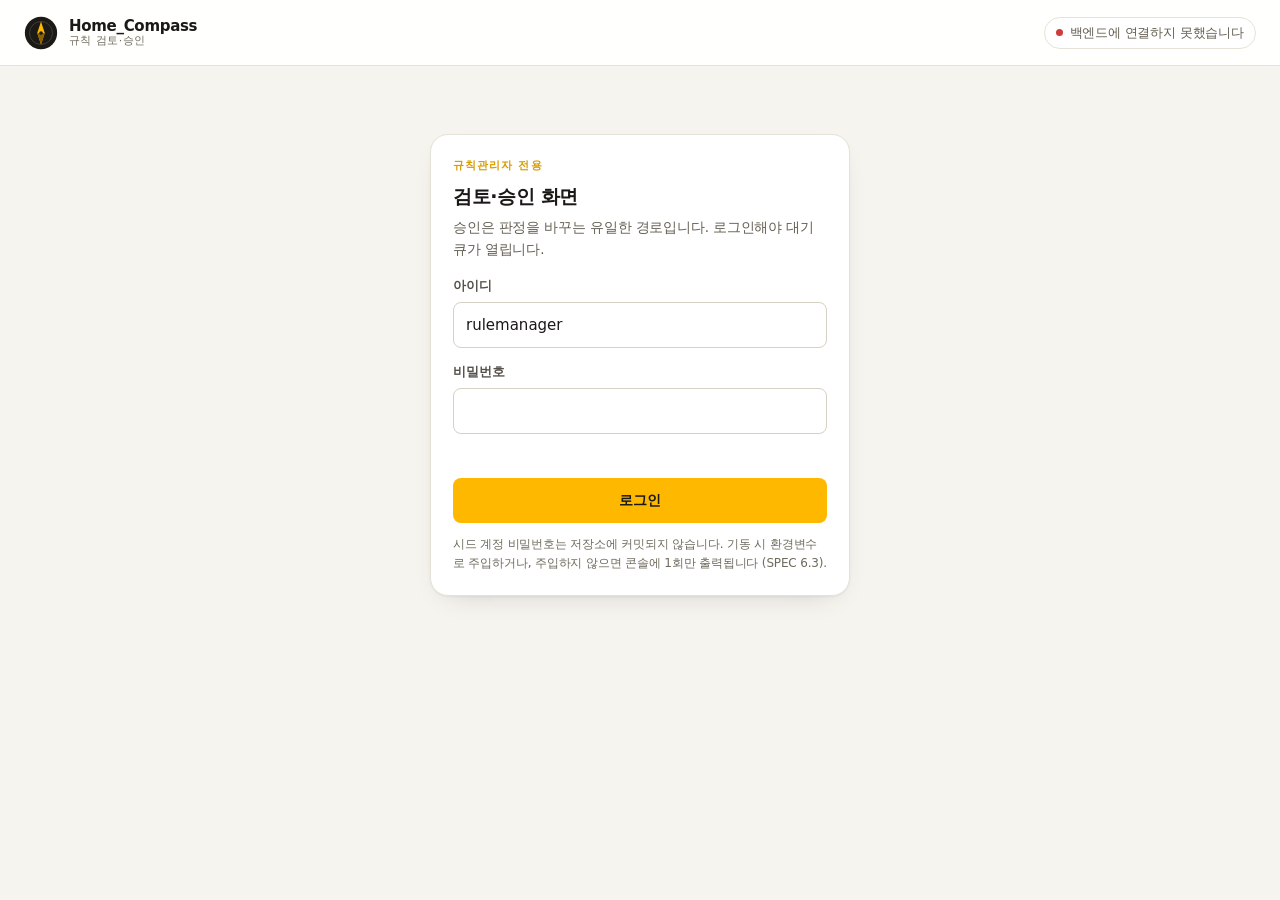
==== admin/index.html @ 8d3fba3c "feat: rebrand core app as Home_Compass" ====
<!doctype html>
<html lang="ko">
<head>
<meta charset="utf-8">
<meta name="viewport" content="width=device-width, initial-scale=1, viewport-fit=cover">
<title>규칙 검토·승인 · Home_Compass</title>
<meta name="description" content="추출된 정책 규칙을 원문 근거와 대조하고, 승인 시 판정이 어떻게 바뀌는지 회귀 사례로 확인한 뒤 승인·반려하는 규칙관리자 화면.">
<meta name="color-scheme" content="light">
<link rel="icon" href="data:image/svg+xml,%3Csvg xmlns='http://www.w3.org/2000/svg' viewBox='0 0 32 32'%3E%3Ccircle cx='16' cy='16' r='15' fill='%231C1A17'/%3E%3Cpath d='M16 6 20 16 16 26 12 16Z' fill='%23FFB800'/%3E%3C/svg%3E">
<link rel="stylesheet" href="styles.css">
</head>
<body>
<a class="skip-link" href="#main">본문 바로가기</a>

<!-- ══════════════ TOP BAR ══════════════ -->
<header class="topbar">
  <div class="topbar-inner">
    <a class="brand" href="./index.html">
      <span class="brand-mark" aria-hidden="true">
        <svg viewBox="0 0 40 40" width="34" height="34">
          <circle cx="20" cy="20" r="19" fill="#1C1A17"/>
          <circle cx="20" cy="20" r="13.5" fill="none" stroke="#4A423A" stroke-width="1"/>
          <path d="M20 6.5 24.4 20 20 33.5 15.6 20Z" fill="#FFB800"/>
          <path d="M15.6 20 24.4 20 20 33.5Z" fill="#8A6200"/>
          <circle cx="20" cy="20" r="2.2" fill="#1C1A17"/>
        </svg>
      </span>
      <span class="brand-text">
        <strong>Home_Compass</strong>
        <em>규칙 검토·승인</em>
      </span>
    </a>

    <div class="topbar-actions">
      <span class="conn" id="connBadge" title="백엔드 연결 상태">
        <span class="conn-dot" id="connDot"></span>
        <span id="connText">연결 확인 중</span>
      </span>
      <!-- SPEC 7.3 장치 1 — 「admin 진입 시 **상시 배지**」.
           ★ 세 수를 **한 수로 뭉치지 않는다.** 초안은 승인·반려로 큐를 떠나지만 신고는
             떠나는 경로가 없다. 더하면 그 합은 밀린 일이 아니라 누적 카운터가 되고,
             늘 커지기만 하는 수는 정보가 아니다.
           ★ `overdue` 는 **없다.** SLA N 이 미정이라 그 판정이 존재할 수 없고,
             「초과 0건」으로 그리면 그것은 거짓이다 (SPEC 7.3). -->
      <span class="who queue-badge" id="queueBadge" hidden></span>
      <span class="who" id="whoBadge" hidden></span>
      <button type="button" class="btn btn-ghost" id="btnLogout" hidden>로그아웃</button>
    </div>
  </div>
</header>

<main id="main" class="app">

  <!-- ══════════════ 0. 로그인 게이트 ══════════════ -->
  <!--
    ★ 이 화면은 **버튼을 숨겨서 권한을 지키지 않는다.** 권한 검사는 API 계층이 하고
      (SPEC 6.1), 여기서 감추는 것은 편의일 뿐이다. 상담원으로 로그인해도 아래 목록은
      403 으로 비고, 그 사실을 그대로 적는다.
  -->
  <section class="gate" id="gate">
    <form class="panel gate-panel" id="loginForm" novalidate>
      <div class="panel-head">
        <p class="eyebrow">규칙관리자 전용</p>
        <h1 class="panel-title">검토·승인 화면</h1>
        <p class="panel-sub">
          승인은 판정을 바꾸는 유일한 경로입니다. 로그인해야 대기 큐가 열립니다.
        </p>
      </div>
      <div class="field">
        <label for="username">아이디</label>
        <div class="input-wrap"><input type="text" id="username" autocomplete="username" value="rulemanager"></div>
      </div>
      <div class="field">
        <label for="password">비밀번호</label>
        <div class="input-wrap"><input type="password" id="password" autocomplete="current-password"></div>
      </div>
      <p class="gate-note" id="loginNote" role="status"></p>
      <button type="submit" class="btn btn-primary btn-block" id="btnLogin">로그인</button>
      <p class="form-note">
        시드 계정 비밀번호는 저장소에 커밋되지 않습니다. 기동 시 환경변수로 주입하거나,
        주입하지 않으면 콘솔에 1회만 출력됩니다 (SPEC 6.3).
      </p>
    </form>
  </section>

  <!-- ══════════════ 1. 상태 화면 (SPEC 7.2 관측 지표 · 7.3 대기 큐) ══════════════ -->
  <!--
    ★ **없는 값을 0 으로 그리지 않는다.** 「0% 실패율」과 「아직 한 번도 안 돌았다」는
      다른 사실이다. 0 으로 그리면 이 화면이 [문제 없음]을 말하게 되고, 그것이 관측
      화면이 낼 수 있는 가장 나쁜 거짓말이다. 값이 없으면 없다고 적는다.

    ★ **판정선을 그리지 않는다.** 셋 다 미정이고, 미정인 것을 정한 척하지 않는다 —
        · 추출 성공률 합격선 — 두지 않는다 (사용자 결정 · 계약 결정 #33)
        · 신선도 임계   — 미정 (SPEC 2.4 · 계약 결정 #39)
        · 대기 큐 SLA N — 미정 (SPEC 7.3)
      그래서 이 화면에는 초록/빨강 판정 배지가 없다. 숫자와 그 숫자가 무엇을 세었는지만
      있다. 판정처럼 보이는 색을 입히면 임계가 없는데 있는 것처럼 읽힌다.

    ★ **외부 APM 이 없다** (SPEC 7.2). 출처는 저장소의 감사기록과 파일 로그 둘뿐이며,
      각 카드가 자기 출처를 적는다.
  -->
  <section class="panel status-panel" id="statusPanel" hidden>
    <div class="panel-head">
      <p class="eyebrow">STEP 00 · 상태</p>
      <h2 class="panel-title">관측 지표</h2>
      <p class="panel-sub" id="statusSummary">불러오는 중…</p>
    </div>
    <div class="metrics" id="metricGrid"></div>
    <p class="status-foot" id="statusFoot"></p>
  </section>

  <!-- ══════════════ 2. 작업대 ══════════════ -->
  <div class="desk" id="desk" hidden>

    <!-- ────────── 왼쪽 · 대기 큐 ────────── -->
    <aside class="col-queue">
      <section class="panel queue-panel">
        <div class="panel-head">
          <p class="eyebrow">STEP 01 · 대기 큐</p>
          <h2 class="panel-title">추출된 규칙 초안</h2>
          <p class="panel-sub" id="queueSummary">불러오는 중…</p>
        </div>

        <ul class="queue" id="queueList"></ul>

        <!-- ────── 현장 신고 (SPEC 6.4) ──────
             ★ **별도 유형이다.** 위 목록은 기계가 추출한 초안이고 이쪽은 사람이 올린
               신고다. 둘을 한 목록에 섞으면 검토자가 [무엇이 이것을 말했는가]를 가릴 수
               없게 된다 — 초안에는 원문 근거가 있고 신고에는 없다.
             ★ 신고를 **닫는 버튼이 없다.** SPEC 6.4 는 규칙관리자가 수동 입력하거나
               재추출을 지시한다고만 적었고 그 동작을 어느 단계에도 배정하지 않았다.
               그래서 신고는 이 큐에 계속 쌓인다 — 그 사실을 화면에 적는다.
               파수병(test_report_screens.py)이 이 규율을 지키므로, 이 주석은 금지
               토큰을 **글자 그대로 적지 않는다** (오프셋 파수병과 같은 규약). -->
        <div class="panel-head report-head">
          <p class="eyebrow">STEP 01-B · 현장 신고</p>
          <h2 class="panel-title">상담원이 올린 이상 신고</h2>
          <p class="panel-sub" id="reportSummary">불러오는 중…</p>
        </div>
        <ul class="queue reports" id="reportList"></ul>

        <div class="queue-foot">
          <p class="batch-note">
            <strong>일괄 승인은 검토를 건너뛰는 것이 아니라 반영을 묶는 것입니다.</strong>
            건별로 아래 네 항목을 확인한 뒤 선택하세요. 한 건이라도 실패하면
            <em>전체가 반영되지 않습니다.</em>
          </p>
          <button type="button" class="btn btn-outline btn-block" id="btnBatch" disabled>
            선택한 <span id="batchCount">0</span>건 일괄 승인
          </button>
        </div>
      </section>
    </aside>

    <!-- ────────── 오른쪽 · 검토 ────────── -->
    <section class="col-review" aria-live="polite">

      <div class="empty" id="reviewEmpty">
        <h2>왼쪽에서 초안을 하나 고르세요</h2>
        <p>
          SPEC 4.4 가 요구하는 네 항목 — 근거 원문 대조 · 승인 영향 사례 · 변경 전/후 diff ·
          반려 사유 — 이 이 자리에 함께 나옵니다. 넷을 보지 않고 누르는 승인을 막는 것이
          이 화면의 목적입니다.
        </p>
      </div>

      <div id="review" hidden>

        <!-- 검토 대상 머리말 -->
        <section class="card">
          <header class="card-head">
            <div>
              <p class="eyebrow" id="reviewEyebrow">검토 대상</p>
              <h2 class="card-title" id="reviewTitle">—</h2>
            </div>
            <span class="chip chip-lg" id="changeTypeChip">—</span>
          </header>
          <dl class="meta-grid" id="reviewMeta"></dl>
          <p class="attribution" id="attribution"></p>

          <!-- 추출 실패 — 사유와 어긋난 자리.
               서버는 `failureReason` 을 큐와 상세 양쪽에 싣는데 화면이 안 그려서
               규칙관리자는 `extraction_failed` 라는 상태 문자열만 봤다. 사유를 봐야
               재추출을 지시할지 수동으로 입력할지 정할 수 있다. -->
          <div class="failure" id="failureBox" hidden>
            <p class="failure-head">추출에 실패한 초안입니다 — 승인·반려할 수 없습니다.</p>
            <ul class="failure-list" id="failureList"></ul>
            <!-- ★ 「규칙 내용은 저장되지 않았다」고 적지 않는다. 실패 경로가 둘이고
                 그중 검증 통과 후 저장소가 근거를 거부한 경로(`span_store_rejected`)는
                 payload 가 남는다. 두 경로에 **다 참인 것**만 적는다. -->
            <p class="failure-foot">
              사유는 추출 검증기가 남긴 것입니다. 이 초안은 승인 대상이 아니므로
              <strong>어떤 판정에도 참여하지 않습니다</strong> — 재추출을 지시하거나
              수동으로 입력해야 합니다.
            </p>
          </div>
        </section>

        <!-- 6.4 — 이 정책을 겨눈 현장 신고 (잠정 병합 규칙)
             검토자는 「기계가 이렇게 추출했고, 현장에서는 이런 문제가 보고됐다」를
             함께 본다. 신고는 초안의 **컨텍스트**이지 초안의 일부가 아니다. -->
        <section class="card card-reports" id="draftReports" hidden>
          <header class="card-head">
            <div>
              <p class="eyebrow">6.4 — 현장 신고</p>
              <h2 class="card-title">같은 제도에 올라온 신고</h2>
            </div>
            <span class="chip" id="draftReportChip">—</span>
          </header>
          <p class="card-lead">
            <strong>신고는 제안이지 변경이 아닙니다.</strong> 아래 내용은 승인 대상이 아니며,
            이 초안을 승인·반려해도 신고 기록은 그대로 남습니다.
          </p>
          <ul class="report-context" id="draftReportList"></ul>
        </section>

        <!-- 4.4 #1 · #3 — 필드별 근거 + 변경 -->
        <section class="card">
          <header class="card-head">
            <div>
              <p class="eyebrow">4.4 ① · ③ — 필드별 근거와 변경</p>
              <h2 class="card-title">무엇이 어떻게 바뀌는가</h2>
            </div>
          </header>
          <p class="card-lead">
            행을 누르면 오른쪽 원문에서 그 근거 구간이 강조됩니다.
            <strong>「모름」(not_found)과 「없음」(null)은 다른 사실입니다.</strong>
          </p>
          <div class="table-scroll">
            <table class="fields" id="fieldTable">
              <thead>
                <tr>
                  <th scope="col">필드</th>
                  <th scope="col">현행</th>
                  <th scope="col">승인 후</th>
                  <th scope="col">초안이 말한 것</th>
                  <th scope="col">근거 원문</th>
                </tr>
              </thead>
              <tbody id="fieldBody"></tbody>
            </table>
          </div>
        </section>

        <!-- 4.4 #1 — 원문 대조 -->
        <section class="card">
          <header class="card-head">
            <div>
              <p class="eyebrow">4.4 ① — 근거 원문</p>
              <h2 class="card-title">원문 대조</h2>
            </div>
            <span class="chip" id="sourceChip">—</span>
          </header>
          <p class="card-lead">
            구간은 서버가 <strong>유니코드 코드포인트</strong> 기준으로 잘라 보냅니다
            (SPEC 4.2.1). 화면은 받은 조각을 순서대로 그릴 뿐 오프셋을 다시 계산하지 않습니다.
          </p>
          <div class="source" id="sourceView" tabindex="0"></div>
        </section>

        <!-- 4.4 #2 — 승인 영향 -->
        <section class="card">
          <header class="card-head">
            <div>
              <p class="eyebrow">4.4 ② — 승인 영향</p>
              <h2 class="card-title">승인하면 판정이 이렇게 바뀝니다</h2>
            </div>
            <span class="chip" id="impactChip">—</span>
          </header>
          <p class="card-lead" id="impactLead">
            모집단은 <code>contracts/regression_profiles.json</code> 의 합성 프로필입니다.
            실사용 프로필은 쓰지 않습니다 (SPEC 7.1 · 9.2.2).
            <strong>이 계산은 저장소를 건드리지 않습니다 — 승인은 아직 일어나지 않았습니다.</strong>
          </p>
          <div class="table-scroll">
            <table class="impact" id="impactTable">
              <thead>
                <tr>
                  <th scope="col">프로필</th>
                  <th scope="col">이 정책의 판정</th>
                  <th scope="col">달라진 것</th>
                </tr>
              </thead>
              <tbody id="impactBody"></tbody>
            </table>
          </div>
        </section>

        <!-- 이 화면이 할 수 없는 것 -->
        <section class="card card-limits">
          <header class="card-head">
            <div>
              <p class="eyebrow">한계</p>
              <h2 class="card-title">이 화면이 보여 줄 수 없는 것</h2>
            </div>
          </header>
          <ul class="limits" id="limitList"></ul>
        </section>

        <!-- 4.4 #4 — 결정 -->
        <section class="card card-decide">
          <header class="card-head">
            <div>
              <p class="eyebrow">STEP 02 · 결정</p>
              <h2 class="card-title">승인 또는 반려</h2>
            </div>
          </header>

          <!-- 결정이 막힌 이유. 실패 초안과 이미 처리된 초안에서 뜬다.
               서버(`_pending_draft_or_error`)가 409 로 막는 것과 **같은 규칙**이며,
               화면은 거들 뿐이다 (SPEC D-9). -->
          <p class="decide-blocked" id="decideBlocked" role="status" hidden></p>

          <div class="decide-grid">
            <div class="decide-col">
              <p class="decide-lead">승인하면 새 규칙 버전이 생기고 즉시 판정에 참여합니다.</p>
              <label class="field-inline" for="approveReason">승인 사유 <span class="opt">(선택)</span></label>
              <input type="text" id="approveReason" maxlength="2000" placeholder="예) 2026-08-14 공고문과 대조 완료">
              <button type="button" class="btn btn-primary btn-block" id="btnApprove">승인</button>
            </div>
            <div class="decide-col decide-reject">
              <p class="decide-lead">
                <strong>반려에는 사유가 필수입니다.</strong>
                서버와 저장소가 각각 한 겹씩 막고 있으며, 이 화면이 세 번째 겹입니다.
              </p>
              <label class="field-inline" for="rejectReason">반려 사유 <span class="req">(필수)</span></label>
              <input type="text" id="rejectReason" maxlength="2000" placeholder="예) 3조 인용이 원문과 다르다" required>
              <p class="reason-hint" id="reasonHint">사유를 입력해야 반려할 수 있습니다.</p>
              <button type="button" class="btn btn-danger btn-block" id="btnReject" disabled>반려</button>
            </div>
          </div>

          <p class="decide-result" id="decideResult" role="status"></p>
        </section>
      </div>
    </section>
  </div>
</main>

<script src="app.js"></script>
</body>
</html>
---- admin/styles.css ----
/* ============================================================
   Home_Compass — 규칙 검토·승인 화면 (admin)
   Vanilla CSS. No build step, no CDN, no external font request.

   ★ 팔레트·타이포·기하는 `frontend/styles.css` 와 **같은 값**이다. 두 화면이 같은
     제품으로 보여야 하기 때문이며, 그래서 값이 여기 복제돼 있다. `frontend/` 를
     import 하지 않는 이유는 그쪽이 6단계 `web` 소유라 이 화면이 그 파일의 변경에
     끌려다니면 안 되기 때문이다 (SPEC 9.4 소유 경계).
   ============================================================ */

:root {
  color-scheme: light;

  /* — brand ————————————————————————————— */
  --accent-yellow:        #FFB800;
  --accent-yellow-deep:   #D99C00;
  --accent-yellow-tint:   #FFF3D2;
  --accent-yellow-wash:   #FFFAEE;

  /* — ink / surface (warm neutral ramp) ————————— */
  --ink-1:  #1B1915;
  --ink-2:  #55504A;
  --ink-3:  #655F53;
  --ink-4:  #6F6A5D;
  --surface:      #FFFFFF;
  --plane:        #F6F4EF;
  --plane-sunk:   #EFECE4;
  --line:         #E6E2D8;
  --line-soft:    #F0EDE6;
  --line-strong:  #D6D1C4;

  /* — status (아이콘·라벨이 늘 색과 함께 간다) ——— */
  --good:      #0CA30C;  --good-ink:  #086E08;  --good-bg:  #E9F6E9;
  --caution:   #EC835A;  --caution-ink:#A9491F; --caution-bg:#FDEFE7;
  --critical:  #D03B3B;  --critical-ink:#9A2323;--critical-bg:#FAEAEA;
  --info:      #2A78D6;  --info-ink:  #1B4F8F;  --info-bg:  #E9F1FB;

  /* — geometry ————————————————————————— */
  --r-sm: 8px;
  --r-md: 12px;
  --r-lg: 18px;
  --r-xl: 24px;
  --shadow-1: 0 1px 2px rgba(27,25,21,.05), 0 10px 28px -18px rgba(27,25,21,.28);
  --shadow-2: 0 2px 6px rgba(27,25,21,.06), 0 24px 48px -28px rgba(27,25,21,.34);

  --font: "Pretendard Variable", Pretendard, -apple-system, BlinkMacSystemFont,
          "Segoe UI", "Apple SD Gothic Neo", "Noto Sans KR", "Malgun Gothic",
          "맑은 고딕", system-ui, sans-serif;
  --mono: "JetBrains Mono", "Cascadia Mono", "D2Coding", Consolas,
          "Courier New", ui-monospace, monospace;

  --shell: 1500px;
  --topbar-h: 66px;
}

/* ── reset ─────────────────────────────────────────────── */
*, *::before, *::after { box-sizing: border-box; }
[hidden] { display: none !important; }
html, body { margin: 0; padding: 0; }
html { -webkit-text-size-adjust: 100%; }
body {
  font-family: var(--font);
  background: var(--plane);
  color: var(--ink-1);
  font-size: 15px;
  line-height: 1.6;
  letter-spacing: -0.011em;
  -webkit-font-smoothing: antialiased;
}
h1, h2, h3, h4, p, dl, dd, figure, ol, ul { margin: 0; }
ul, ol { list-style: none; padding: 0; }
button, input, select, textarea { font: inherit; color: inherit; }
button { cursor: pointer; background: none; border: 0; }
svg { display: block; }
strong { font-weight: 650; }
code { font-family: var(--mono); font-size: .92em; }

::selection { background: var(--accent-yellow-tint); color: var(--ink-1); }
:focus-visible { outline: 2.5px solid var(--ink-1); outline-offset: 2px; border-radius: 4px; }

.skip-link {
  position: absolute; left: -9999px; top: 0; z-index: 100;
  background: var(--ink-1); color: #fff; padding: 10px 16px; border-radius: 0 0 var(--r-sm) 0;
}
.skip-link:focus { left: 0; }

/* ── top bar ───────────────────────────────────────────── */
.topbar {
  position: sticky; top: 0; z-index: 30;
  height: var(--topbar-h);
  background: rgba(255,255,255,.92);
  backdrop-filter: saturate(180%) blur(12px);
  border-bottom: 1px solid var(--line);
}
.topbar-inner {
  max-width: var(--shell); margin: 0 auto; height: 100%;
  padding: 0 24px; display: flex; align-items: center; justify-content: space-between; gap: 16px;
}
.brand { display: flex; align-items: center; gap: 11px; text-decoration: none; color: inherit; }
.brand-text { display: flex; flex-direction: column; line-height: 1.15; }
.brand-text strong { font-size: 15px; font-weight: 700; letter-spacing: -.02em; }
.brand-text em { font-style: normal; font-size: 11px; color: var(--ink-4); letter-spacing: .04em; }
.topbar-actions { display: flex; align-items: center; gap: 10px; }

.conn, .who {
  display: inline-flex; align-items: center; gap: 7px;
  font-size: 12.5px; color: var(--ink-3);
  padding: 5px 11px; border: 1px solid var(--line); border-radius: 999px; background: var(--surface);
}
.conn-dot { width: 7px; height: 7px; border-radius: 50%; background: var(--line-strong); }
.conn-dot.ok { background: var(--good); }
.conn-dot.bad { background: var(--critical); }
.who strong { color: var(--ink-1); }

/* 좁은 폭에서 상단바가 문서를 가로로 벌린다 (결정 #43 · task_84899f576c8e).
   ★ 「어느 한 요소가 범인」이 아니다. 우측 네 항목은 알약이라 **자기 안에서 줄바꿈이
     안 되고**, 그래서 이 줄의 최소폭이 고정된다 — 실측 592px
     (브랜드 64 + 항목 488 + gap 16 + padding 48, 어느 폭에서도 안 줄어든다).
     항목을 하나씩 지워 봐도 회복은 whoBadge 187 · queueBadge 182 · connBadge 82 ·
     btnLogout 48px 로, **둘을 지워야 비로소 들어간다.** 지울 항목이 없다는 뜻이다.
   ★ 그래서 **접는다.** 항목을 숨기면 연결상태·대기건수·신원 중 하나가 사라지는데,
     좁은 화면이라는 이유로 화면이 아는 것을 안 보여주는 것은 이 화면의 규약이 아니다.
   경계 600px 은 위 실측 592px 바로 위의 자리다 — 문구가 조금 길어져도 다시 열리지
   않도록 딱 맞추지 않고 반올림했다. 601px 이상은 한 픽셀도 바뀌지 않는다. */
@media (max-width: 600px) {
  .topbar { height: auto; }
  .topbar-inner { height: auto; flex-wrap: wrap; padding: 9px 16px; row-gap: 9px; }
  .topbar-actions { flex-wrap: wrap; justify-content: flex-end; row-gap: 8px; }
}

/* ── shell ─────────────────────────────────────────────── */
.app { max-width: var(--shell); margin: 0 auto; padding: 28px 24px 80px; }

.desk {
  display: grid;
  grid-template-columns: minmax(300px, 360px) minmax(0, 1fr);
  gap: 24px;
  align-items: start;
}
@media (max-width: 1080px) { .desk { grid-template-columns: 1fr; } }

.panel, .card {
  background: var(--surface);
  border: 1px solid var(--line);
  border-radius: var(--r-lg);
  box-shadow: var(--shadow-1);
}
.panel { padding: 22px; }
.card { padding: 22px; margin-bottom: 18px; }

.panel-head { margin-bottom: 16px; }
.eyebrow {
  font-size: 11px; font-weight: 700; letter-spacing: .1em; text-transform: uppercase;
  color: var(--accent-yellow-deep); margin-bottom: 6px;
}
.panel-title, .card-title { font-size: 19px; font-weight: 700; letter-spacing: -.02em; }
.panel-sub, .card-lead { font-size: 13.5px; color: var(--ink-3); margin-top: 6px; }
.card-lead { margin-bottom: 14px; }
.card-head { display: flex; align-items: flex-start; justify-content: space-between; gap: 14px; }

/* ── login gate ────────────────────────────────────────── */
.gate { display: flex; justify-content: center; padding-top: 40px; }
.gate-panel { width: 100%; max-width: 420px; }
.field { margin-bottom: 14px; }
.field label, .field-inline { display: block; font-size: 12.5px; font-weight: 600; color: var(--ink-2); margin-bottom: 6px; }
.input-wrap input, .decide-col input {
  width: 100%; padding: 10px 12px;
  border: 1px solid var(--line-strong); border-radius: var(--r-sm);
  background: var(--surface);
}
.decide-col input { margin-bottom: 10px; }
.gate-note { min-height: 20px; font-size: 13px; color: var(--critical-ink); margin: 4px 0 10px; }
.form-note { font-size: 12px; color: var(--ink-4); margin-top: 12px; }
.opt { color: var(--ink-4); font-weight: 500; }
.req { color: var(--critical-ink); font-weight: 700; }

/* ── buttons ───────────────────────────────────────────── */
.btn {
  display: inline-flex; align-items: center; justify-content: center; gap: 8px;
  padding: 10px 16px; border-radius: var(--r-sm);
  font-size: 14px; font-weight: 650; letter-spacing: -.01em;
  border: 1px solid transparent; transition: background .12s, border-color .12s, color .12s;
}
.btn-block { width: 100%; }
.btn-primary { background: var(--accent-yellow); color: var(--ink-1); }
.btn-primary:hover:not(:disabled) { background: var(--accent-yellow-deep); }
.btn-outline { background: var(--surface); border-color: var(--line-strong); color: var(--ink-1); }
.btn-outline:hover:not(:disabled) { border-color: var(--ink-3); }
.btn-ghost { background: transparent; border-color: var(--line); color: var(--ink-2); font-size: 13px; padding: 7px 12px; }
.btn-danger { background: var(--critical-bg); border-color: var(--critical); color: var(--critical-ink); }
.btn-danger:hover:not(:disabled) { background: var(--critical); color: #fff; }
.btn:disabled { opacity: .45; cursor: not-allowed; }

/* ── queue ─────────────────────────────────────────────── */
.queue { display: flex; flex-direction: column; gap: 8px; }
.queue-item {
  display: grid; grid-template-columns: auto minmax(0, 1fr); gap: 10px; align-items: start;
  padding: 11px 12px; border: 1px solid var(--line); border-radius: var(--r-md);
  background: var(--surface); text-align: left; width: 100%;
}
.queue-item:hover { border-color: var(--line-strong); background: var(--plane); }
.queue-item.active { border-color: var(--accent-yellow-deep); background: var(--accent-yellow-wash); }
.queue-item input[type="checkbox"] { margin-top: 4px; width: 15px; height: 15px; accent-color: var(--accent-yellow-deep); }
.queue-open { display: block; width: 100%; text-align: left; padding: 0; }
.queue-policy { display: block; font-weight: 650; font-size: 14px; }
.queue-id { font-family: var(--mono); font-size: 11.5px; color: var(--ink-4); word-break: break-all; }
.queue-meta { display: block; font-size: 12px; color: var(--ink-3); margin-top: 3px; }
.queue-foot { margin-top: 16px; padding-top: 16px; border-top: 1px solid var(--line-soft); }
.batch-note { font-size: 12.5px; color: var(--ink-3); margin-bottom: 10px; }
.batch-note em { font-style: normal; color: var(--critical-ink); font-weight: 650; }
.queue-empty { font-size: 13px; color: var(--ink-3); padding: 14px 0; }

/* ── 현장 신고 (SPEC 6.4) — 초안과 **눈으로 구분되어야 한다** ──────────
   같은 큐 패널 안에 있지만 다른 목록이고, 항목마다 유형 칩이 앞에 선다.
   색만으로 나르지 않는다 — 칩에 「현장 신고」라는 글자가 함께 있다. */
.report-head { margin-top: 22px; padding-top: 18px; border-top: 1px solid var(--line-soft); }
.report-item { grid-template-columns: auto minmax(0, 1fr); background: var(--accent-yellow-wash); }
.report-item:hover { background: var(--accent-yellow-wash); border-color: var(--accent-yellow-deep); }
.report-chip {
  background: var(--accent-yellow-tint); border-color: var(--accent-yellow-deep);
  color: var(--ink-1); align-self: start;
}
.report-body { min-width: 0; }
.report-reason {
  display: block; margin-top: 4px; font-size: 13px; line-height: 1.55;
  color: var(--ink-1); word-break: break-word;
}
.report-merged { margin-top: 6px; }
.report-merged .queue-id { color: var(--ink-2); text-decoration: underline; }
.report-alone {
  display: block; margin-top: 6px; font-size: 12px; color: var(--caution-ink);
}
.report-context { list-style: none; margin: 0; padding: 0; display: grid; gap: 10px; }
.report-context-item {
  padding: 11px 12px; border: 1px solid var(--accent-yellow-deep);
  border-radius: var(--r-md); background: var(--accent-yellow-wash);
}

/* ── 상태 화면 (SPEC 7.2 · 7.3) ────────────────────────────
   ★ 판정색을 쓰지 않는다. 이 화면의 세 지표에는 임계가 없고(합격선 · 신선도 · SLA N),
     초록/빨강을 입히면 없는 판정선이 있는 것처럼 읽힌다. 색은 **관측이 없는 자리**와
     **기록 자체가 새는 자리** 둘에만 쓴다 — 둘 다 값이 아니라 화면의 결함이다.       */
.status-panel { margin-bottom: 24px; }
.metrics {
  display: grid; gap: 14px;
  grid-template-columns: repeat(auto-fit, minmax(268px, 1fr));
}
.metric {
  padding: 15px 16px 14px;
  border: 1px solid var(--line); border-radius: var(--r-md);
  background: var(--plane); display: flex; flex-direction: column; gap: 5px;
}
.metric-label {
  font-size: 11px; font-weight: 700; letter-spacing: .08em; text-transform: uppercase;
  color: var(--ink-4);
}
.metric-value { font-size: 27px; font-weight: 700; letter-spacing: -.03em; line-height: 1.15; }
.metric-unit { font-size: 15px; font-weight: 650; color: var(--ink-3); margin-left: 3px; }
/* 관측이 없는 자리. **0 과 다른 것으로 보여야 한다** — 크기와 색을 함께 낮춘다. */
.metric-value.is-none { font-size: 17px; color: var(--ink-4); font-weight: 650; }
.metric-sub { font-size: 12.5px; color: var(--ink-2); overflow-wrap: anywhere; }
.metric-sub code { color: var(--ink-3); }
.metric-note {
  margin-top: 3px; padding-top: 8px; border-top: 1px dashed var(--line-strong);
  font-size: 11.5px; line-height: 1.55; color: var(--ink-4);
}
/* 기록이 새고 있다는 표시. 지표의 나쁨이 아니라 **화면을 믿을 수 없다**는 뜻이다. */
.metric.is-leaking { border-color: var(--critical); background: var(--critical-bg); }
.metric.is-leaking .metric-note { color: var(--critical-ink); }
.status-foot {
  margin-top: 14px; padding-top: 13px; border-top: 1px solid var(--line-soft);
  font-size: 12px; color: var(--ink-4);
}
.queue-badge { font-variant-numeric: tabular-nums; }
.queue-badge strong { color: var(--ink-1); }
.queue-badge .sep { color: var(--line-strong); }

/* ── chips ─────────────────────────────────────────────── */
.chip {
  display: inline-flex; align-items: center; gap: 6px; white-space: nowrap;
  padding: 4px 10px; border-radius: 999px;
  font-size: 12px; font-weight: 650;
  background: var(--plane-sunk); color: var(--ink-2); border: 1px solid var(--line);
}
.chip-lg { font-size: 13px; padding: 6px 13px; }
.chip.is-new { background: var(--info-bg); color: var(--info-ink); border-color: var(--info); }
.chip.is-change { background: var(--accent-yellow-tint); color: #7A5600; border-color: var(--accent-yellow-deep); }
.chip.is-warn { background: var(--caution-bg); color: var(--caution-ink); border-color: var(--caution); }
.chip.is-good { background: var(--good-bg); color: var(--good-ink); border-color: var(--good); }

/* ── review ────────────────────────────────────────────── */
.empty {
  background: var(--surface); border: 1px dashed var(--line-strong);
  border-radius: var(--r-lg); padding: 48px 32px; text-align: center;
}
.empty h2 { font-size: 18px; margin-bottom: 8px; }
.empty p { font-size: 13.5px; color: var(--ink-3); max-width: 56ch; margin: 0 auto; }

.meta-grid {
  display: grid; grid-template-columns: repeat(auto-fit, minmax(160px, 1fr));
  gap: 12px 20px; margin-top: 16px;
}
.meta-grid dt { font-size: 11.5px; color: var(--ink-4); letter-spacing: .02em; }
.meta-grid dd { font-size: 13.5px; font-weight: 600; word-break: break-all; }
/* ── 카드 안에 붙는 고지 ────────────────────────────────────
   ★ 좌측 3px 강조 띠를 걷었다 (2026-08-16). 이 화면에는 **이미 다른 형태가 있었다** —
     `.report-context-item` 의 [1px 전체 테두리 + 틴트 배경 + 전체 라운드]. 고지가 셋으로
     늘면서(#102 가 둘을 더했다) 옆줄이 강조가 아니라 장치가 됐고, 어휘를 둘로 두는 것보다
     **이미 있는 쪽으로 모으는 것**이 맞다. 새 형태를 발명하지 않았다.
   ★ 색으로만 나르지 않는다 — 위험 고지는 굵은 글씨와 문장이 함께 간다. */
.attribution {
  margin-top: 16px; padding: 11px 13px;
  background: var(--plane); border: 1px solid var(--line); border-radius: var(--r-md);
  font-size: 12.5px; color: var(--ink-2);
}

/* ── 추출 실패의 사유 ──────────────────────────────────────
   출처표시(`.attribution`)와 같은 형태를 쓰되 색만 위험 쪽으로 돌린다 —
   같은 자리에 붙는 보조 정보이고, 새 형태를 만들면 화면 어휘가 늘어난다.
   ★ `word-break` 가 아니라 `overflow-wrap: anywhere` 다. 사유의 자세히에는 원문 인용이
     실리고 그중에는 **공백 없는 긴 토큰**(JSON 포인터 · 파일 경로)이 있다. 끊을 자리가
     없으면 가로로 넘치고, 그것이 이 화면에서 이미 한 번 열려 있는 결함이다(결정 #43). */
.failure {
  margin-top: 16px; padding: 12px 14px;
  background: var(--critical-bg); border: 1px solid var(--critical);
  border-radius: var(--r-md);
}
.failure-head { font-size: 13px; font-weight: 700; color: var(--critical-ink); }
.failure-list { list-style: none; margin: 10px 0 0; padding: 0; display: grid; gap: 9px; }
.failure-item {
  padding: 9px 11px; background: var(--surface);
  border: 1px solid var(--line); border-radius: var(--r-sm);
}
.failure-label { display: block; font-size: 13px; font-weight: 650; color: var(--ink-1); }
.failure-code, .failure-pointer {
  display: inline-block; margin: 5px 5px 0 0; padding: 1px 6px;
  font-size: 11.5px; border-radius: 999px;
  background: var(--plane-sunk); color: var(--ink-3);
}
.failure-pointer { background: var(--critical-bg); color: var(--critical-ink); }
.failure-detail {
  margin-top: 6px; font-size: 12.5px; line-height: 1.6; color: var(--ink-2);
  white-space: pre-wrap; overflow-wrap: anywhere;
}
.failure-foot { margin-top: 10px; font-size: 12px; color: var(--critical-ink); }
.queue-failure {
  display: block; margin-top: 5px; font-size: 12px; line-height: 1.5;
  color: var(--critical-ink); overflow-wrap: anywhere;
}

/* ── tables ────────────────────────────────────────────── */
.table-scroll { overflow-x: auto; }
table { border-collapse: collapse; width: 100%; font-size: 13px; }
thead th {
  text-align: left; font-size: 11.5px; font-weight: 700; letter-spacing: .04em;
  color: var(--ink-4); text-transform: uppercase;
  padding: 8px 10px; border-bottom: 1px solid var(--line-strong); white-space: nowrap;
}
tbody td { padding: 10px; border-bottom: 1px solid var(--line-soft); vertical-align: top; }
tbody tr:last-child td { border-bottom: 0; }

.fields tbody tr.selectable { cursor: pointer; }
.fields tbody tr.selectable:hover { background: var(--plane); }
.fields tbody tr.active { background: var(--accent-yellow-wash); }
.fields tbody tr.is-changed td:first-child { box-shadow: inset 3px 0 0 var(--accent-yellow-deep); }
.fields tbody tr.is-inherited { color: var(--ink-3); background: var(--plane); }
.f-label { font-weight: 650; color: var(--ink-1); }
.f-path { display: block; font-family: var(--mono); font-size: 11px; color: var(--ink-4); }
.f-val { font-family: var(--mono); font-size: 12px; word-break: break-all; }
.f-val.was { color: var(--ink-3); }
.f-note { display: block; font-size: 11.5px; color: var(--ink-3); margin-top: 4px; line-height: 1.45; }
.f-quote {
  font-size: 12px; color: var(--ink-2); background: var(--accent-yellow-wash);
  border: 1px solid var(--accent-yellow-tint); border-radius: var(--r-sm); padding: 5px 8px;
  display: inline-block; max-width: 44ch;
}
.f-nospan { font-size: 12px; color: var(--ink-4); }

.impact tbody tr.is-changed { background: var(--accent-yellow-wash); }
.impact-axis { display: block; font-size: 11.5px; color: var(--ink-3); margin-top: 3px; max-width: 46ch; }
.impact-arrow { color: var(--ink-4); padding: 0 4px; }
.impact-diff { font-family: var(--mono); font-size: 11.5px; color: var(--ink-2); }
.impact-diff li { padding: 1px 0; word-break: break-all; }
.impact-more { font-size: 11.5px; color: var(--ink-4); }

/* ── source text with evidence highlights ──────────────── */
.source {
  white-space: pre-wrap; word-break: break-word;
  font-size: 14px; line-height: 1.95;
  background: var(--plane); border: 1px solid var(--line); border-radius: var(--r-md);
  padding: 18px; max-height: 460px; overflow-y: auto;
}
.source mark {
  background: var(--accent-yellow-tint); color: inherit;
  border-bottom: 2px solid var(--accent-yellow-deep); border-radius: 3px 3px 0 0;
  padding: 1px 0;
}
.source mark.multi { background: var(--caution-bg); border-bottom-color: var(--caution); }
.source mark.active { background: var(--accent-yellow); box-shadow: 0 0 0 3px var(--accent-yellow-tint); }

/* ── limits ────────────────────────────────────────────── */
.card-limits { background: var(--plane); }
.limits li {
  position: relative; padding-left: 20px; font-size: 13px; color: var(--ink-2); margin-bottom: 8px;
}
.limits li::before {
  content: "!"; position: absolute; left: 0; top: 0;
  width: 15px; height: 15px; margin-top: 3px;
  display: grid; place-items: center;
  font-size: 10px; font-weight: 700; color: #fff; background: var(--caution); border-radius: 50%;
}

/* ── decide ────────────────────────────────────────────── */
.card-decide { border-color: var(--line-strong); }
.decide-grid { display: grid; grid-template-columns: 1fr 1fr; gap: 20px; margin-top: 14px; }
@media (max-width: 720px) { .decide-grid { grid-template-columns: 1fr; } }
.decide-col { padding: 16px; border: 1px solid var(--line); border-radius: var(--r-md); background: var(--plane); }
.decide-reject { background: var(--critical-bg); border-color: rgba(208,59,59,.28); }
.decide-lead { font-size: 12.5px; color: var(--ink-2); margin-bottom: 12px; }
.reason-hint { font-size: 12px; color: var(--critical-ink); margin-bottom: 10px; min-height: 18px; }
/* 결정이 막힌 이유. 서버의 409 와 **같은 규칙**을 화면이 미리 말하는 자리다. */
.decide-blocked {
  margin-bottom: 14px; padding: 11px 13px;
  background: var(--critical-bg); border: 1px solid var(--critical);
  border-radius: var(--r-md);
  font-size: 13px; font-weight: 600; color: var(--critical-ink);
}
.decide-result { margin-top: 16px; font-size: 13.5px; min-height: 22px; }
.decide-result.ok { color: var(--good-ink); font-weight: 650; }
.decide-result.err { color: var(--critical-ink); font-weight: 650; }
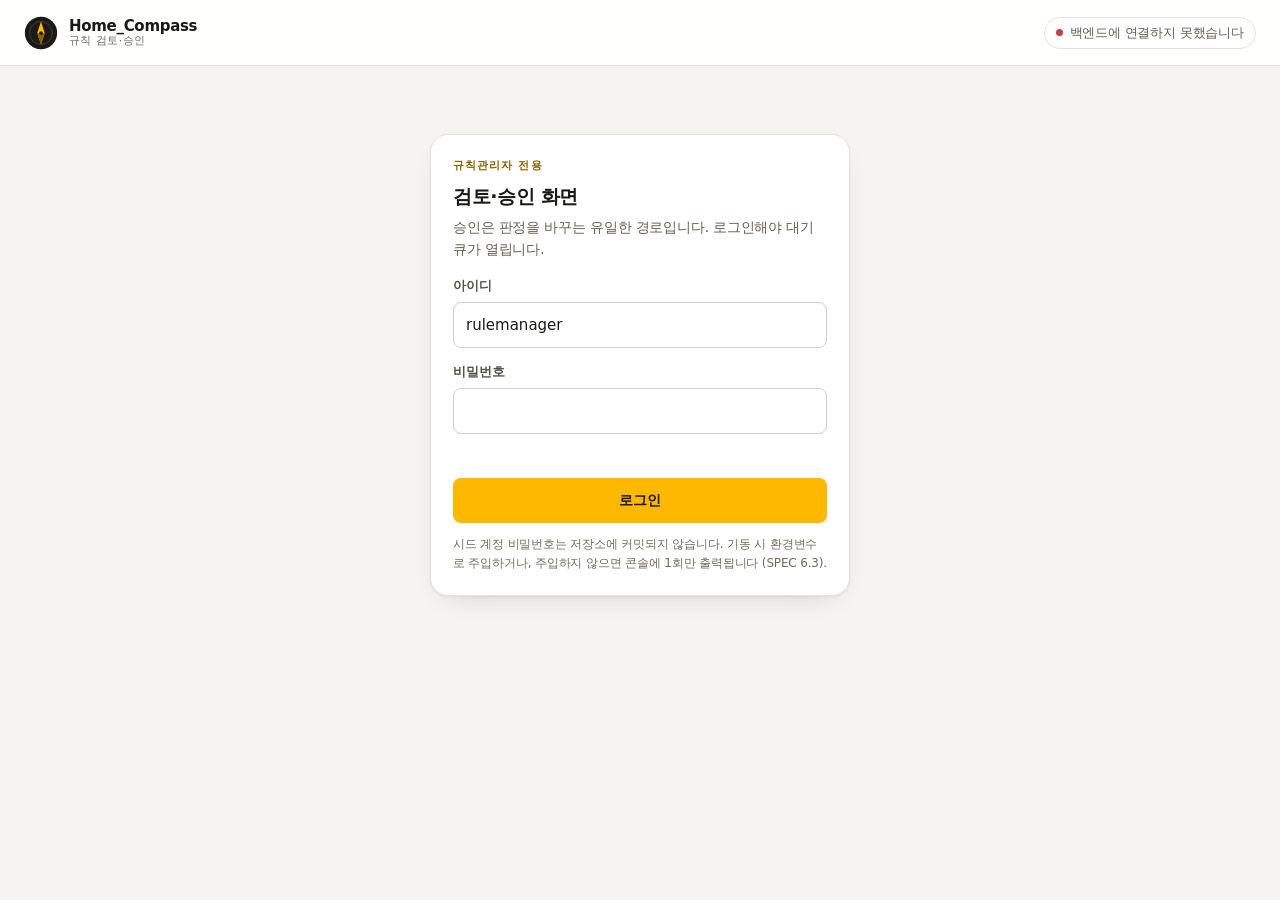
==== commit ca87c85c: "fix(admin): 규칙관리자 화면의 접근성·표 가독성 결함과 낡은 대기 배지를 고친다 브라우저로 렌더된 DOM 을 실측해 드러난 결함만 고친다. 재설계는 없다.  접근성 — 이" ====
--- a/admin/index.html
+++ b/admin/index.html
@@ -51,6 +51,13 @@
 
 <main id="main" class="app">
 
+  <!-- ★ 이 화면에는 **로그인한 뒤 `h1` 이 하나도 없었다** (브라우저 실측: h1 1개 ·
+       보이는 것 0개). 유일한 `h1` 이 로그인 패널 안에 있어서, 게이트를 지나면 문서가
+       `h2` 열 개로 시작했다. 화면의 주어가 없으면 보조기술 사용자는 [여기가 어디인가] 를
+       목차에서 읽을 수 없다. 제목 줄은 상단바가 이미 눈으로 말하고 있으므로 여기서는
+       구조만 세운다 — 화면이 말하지 않는 사실을 숨기는 자리가 아니다. -->
+  <h1 class="sr-only">규칙 검토·승인</h1>
+
   <!-- ══════════════ 0. 로그인 게이트 ══════════════ -->
   <!--
     ★ 이 화면은 **버튼을 숨겨서 권한을 지키지 않는다.** 권한 검사는 API 계층이 하고
@@ -61,18 +68,20 @@
     <form class="panel gate-panel" id="loginForm" novalidate>
       <div class="panel-head">
         <p class="eyebrow">규칙관리자 전용</p>
-        <h1 class="panel-title">검토·승인 화면</h1>
+        <h2 class="panel-title">검토·승인 화면</h2>
         <p class="panel-sub">
           승인은 판정을 바꾸는 유일한 경로입니다. 로그인해야 대기 큐가 열립니다.
         </p>
       </div>
+      <!-- 로그인 실패 문구는 `#loginNote` 한 자리에만 뜬다. `aria-describedby` 로 묶어야
+           읽어 주는 화면에서 [무엇이 틀렸는지] 가 입력칸에 붙는다. -->
       <div class="field">
         <label for="username">아이디</label>
-        <div class="input-wrap"><input type="text" id="username" autocomplete="username" value="rulemanager"></div>
+        <div class="input-wrap"><input type="text" id="username" autocomplete="username" value="rulemanager" aria-describedby="loginNote"></div>
       </div>
       <div class="field">
         <label for="password">비밀번호</label>
-        <div class="input-wrap"><input type="password" id="password" autocomplete="current-password"></div>
+        <div class="input-wrap"><input type="password" id="password" autocomplete="current-password" aria-describedby="loginNote"></div>
       </div>
       <p class="gate-note" id="loginNote" role="status"></p>
       <button type="submit" class="btn btn-primary btn-block" id="btnLogin">로그인</button>
@@ -140,20 +149,26 @@
         <ul class="queue reports" id="reportList"></ul>
 
         <div class="queue-foot">
-          <p class="batch-note">
+          <p class="batch-note" id="batchNote">
             <strong>일괄 승인은 검토를 건너뛰는 것이 아니라 반영을 묶는 것입니다.</strong>
             건별로 아래 네 항목을 확인한 뒤 선택하세요. 한 건이라도 실패하면
             <em>전체가 반영되지 않습니다.</em>
           </p>
-          <button type="button" class="btn btn-outline btn-block" id="btnBatch" disabled>
+          <button type="button" class="btn btn-outline btn-block" id="btnBatch" disabled aria-describedby="batchNote">
             선택한 <span id="batchCount">0</span>건 일괄 승인
           </button>
         </div>
       </section>
     </aside>
 
-    <!-- ────────── 오른쪽 · 검토 ────────── -->
-    <section class="col-review" aria-live="polite">
+    <!-- ────────── 오른쪽 · 검토 ──────────
+         ★ `aria-live` 를 걷었다. 이 구역 전체에 걸려 있었고, 초안 하나를 열면 **12,949자**가
+           통째로 읽히기 시작했다 (브라우저 실측). 그러면 정작 알려야 할 두 자리 —
+           `#decideBlocked` 와 `#decideResult` 의 `role="status"` — 가 그 안에 묻힌다.
+           바뀐 곳을 알리는 일은 그 둘이 지고, [무엇이 열렸는가] 는 초점을 옮겨서 말한다
+           (app.js `openDraft`). 초점 이동은 키보드 사용자에게도 필요했다 — 왼쪽 큐에서
+           초안을 열면 새 내용은 오른쪽에 나타나는데 초점은 큐에 남아 있었다. -->
+    <section class="col-review">
 
       <div class="empty" id="reviewEmpty">
         <h2>왼쪽에서 초안을 하나 고르세요</h2>
@@ -171,7 +186,9 @@
           <header class="card-head">
             <div>
               <p class="eyebrow" id="reviewEyebrow">검토 대상</p>
-              <h2 class="card-title" id="reviewTitle">—</h2>
+              <!-- 초안을 열면 초점이 여기로 온다 (app.js `openDraft`). `tabindex="-1"` 은
+                   Tab 순서에 넣지 않고 스크립트로만 초점을 줄 수 있게 한다. -->
+              <h2 class="card-title" id="reviewTitle" tabindex="-1">—</h2>
             </div>
             <span class="chip chip-lg" id="changeTypeChip">—</span>
           </header>
@@ -203,7 +220,7 @@
           <header class="card-head">
             <div>
               <p class="eyebrow">6.4 — 현장 신고</p>
-              <h2 class="card-title">같은 제도에 올라온 신고</h2>
+              <h3 class="card-title">같은 제도에 올라온 신고</h3>
             </div>
             <span class="chip" id="draftReportChip">—</span>
           </header>
@@ -219,7 +236,7 @@
           <header class="card-head">
             <div>
               <p class="eyebrow">4.4 ① · ③ — 필드별 근거와 변경</p>
-              <h2 class="card-title">무엇이 어떻게 바뀌는가</h2>
+              <h3 class="card-title">무엇이 어떻게 바뀌는가</h3>
             </div>
           </header>
           <p class="card-lead">
@@ -247,7 +264,7 @@
           <header class="card-head">
             <div>
               <p class="eyebrow">4.4 ① — 근거 원문</p>
-              <h2 class="card-title">원문 대조</h2>
+              <h3 class="card-title" id="sourceHeading">원문 대조</h3>
             </div>
             <span class="chip" id="sourceChip">—</span>
           </header>
@@ -255,7 +272,10 @@
             구간은 서버가 <strong>유니코드 코드포인트</strong> 기준으로 잘라 보냅니다
             (SPEC 4.2.1). 화면은 받은 조각을 순서대로 그릴 뿐 오프셋을 다시 계산하지 않습니다.
           </p>
-          <div class="source" id="sourceView" tabindex="0"></div>
+          <!-- 스크롤되는 상자라서 Tab 으로 닿아야 하고(키보드로만 굴릴 수 있어야 한다),
+               닿았을 때 **이름이 있어야** 한다 — 이름 없는 `tabindex="0"` 은 읽어 주는
+               화면에서 [빈 곳] 으로 들린다. 이름은 바로 위 제목을 가리킨다. -->
+          <div class="source" id="sourceView" tabindex="0" role="region" aria-labelledby="sourceHeading"></div>
         </section>
 
         <!-- 4.4 #2 — 승인 영향 -->
@@ -263,7 +283,7 @@
           <header class="card-head">
             <div>
               <p class="eyebrow">4.4 ② — 승인 영향</p>
-              <h2 class="card-title">승인하면 판정이 이렇게 바뀝니다</h2>
+              <h3 class="card-title">승인하면 판정이 이렇게 바뀝니다</h3>
             </div>
             <span class="chip" id="impactChip">—</span>
           </header>
@@ -291,7 +311,7 @@
           <header class="card-head">
             <div>
               <p class="eyebrow">한계</p>
-              <h2 class="card-title">이 화면이 보여 줄 수 없는 것</h2>
+              <h3 class="card-title">이 화면이 보여 줄 수 없는 것</h3>
             </div>
           </header>
           <ul class="limits" id="limitList"></ul>
@@ -302,7 +322,7 @@
           <header class="card-head">
             <div>
               <p class="eyebrow">STEP 02 · 결정</p>
-              <h2 class="card-title">승인 또는 반려</h2>
+              <h3 class="card-title">승인 또는 반려</h3>
             </div>
           </header>
 
@@ -311,12 +331,17 @@
                화면은 거들 뿐이다 (SPEC D-9). -->
           <p class="decide-blocked" id="decideBlocked" role="status" hidden></p>
 
+          <!-- ★ 두 버튼이 **왜 닫혔는지**가 버튼에 붙어야 한다. 지금까지 막힌 이유는
+               `#decideBlocked` 에, 사유가 비었다는 사실은 `#reasonHint` 에 눈으로만
+               있었고, 초점이 버튼에 왔을 때는 「사용 안 함」밖에 들리지 않았다.
+               `hidden` 이거나 빈 문구일 때는 설명이 그냥 없는 것이 되므로, 막히지
+               않은 초안에서 없는 이유를 지어내지 않는다. -->
           <div class="decide-grid">
             <div class="decide-col">
               <p class="decide-lead">승인하면 새 규칙 버전이 생기고 즉시 판정에 참여합니다.</p>
               <label class="field-inline" for="approveReason">승인 사유 <span class="opt">(선택)</span></label>
               <input type="text" id="approveReason" maxlength="2000" placeholder="예) 2026-08-14 공고문과 대조 완료">
-              <button type="button" class="btn btn-primary btn-block" id="btnApprove">승인</button>
+              <button type="button" class="btn btn-primary btn-block" id="btnApprove" aria-describedby="decideBlocked">승인</button>
             </div>
             <div class="decide-col decide-reject">
               <p class="decide-lead">
@@ -324,9 +349,9 @@
                 서버와 저장소가 각각 한 겹씩 막고 있으며, 이 화면이 세 번째 겹입니다.
               </p>
               <label class="field-inline" for="rejectReason">반려 사유 <span class="req">(필수)</span></label>
-              <input type="text" id="rejectReason" maxlength="2000" placeholder="예) 3조 인용이 원문과 다르다" required>
+              <input type="text" id="rejectReason" maxlength="2000" placeholder="예) 3조 인용이 원문과 다르다" required aria-describedby="reasonHint">
               <p class="reason-hint" id="reasonHint">사유를 입력해야 반려할 수 있습니다.</p>
-              <button type="button" class="btn btn-danger btn-block" id="btnReject" disabled>반려</button>
+              <button type="button" class="btn btn-danger btn-block" id="btnReject" disabled aria-describedby="decideBlocked reasonHint">반려</button>
             </div>
           </div>
 
--- a/admin/styles.css
+++ b/admin/styles.css
@@ -16,6 +16,11 @@
   --accent-yellow-deep:   #D99C00;
   --accent-yellow-tint:   #FFF3D2;
   --accent-yellow-wash:   #FFFAEE;
+  /* 글자·상태선에 쓰는 강조색. `--accent-yellow-deep` 은 흰 바탕에서 **2.41:1** 이라
+     본문 크기 글자(WCAG 1.4.3 는 4.5:1)에도, 상태를 나르는 테두리(1.4.11 은 3:1)에도
+     못 미친다 — 브라우저에서 실측했다. 이 값은 흰 바탕 5.49:1 · `--plane` 4.99:1 이고,
+     새 색이 아니라 로고 바늘 그림자에 이미 있던 색이다 (`index.html` 의 brand SVG). */
+  --accent-yellow-ink:    #8A6200;
 
   /* — ink / surface (warm neutral ramp) ————————— */
   --ink-1:  #1B1915;
@@ -68,6 +73,10 @@
   -webkit-font-smoothing: antialiased;
 }
 h1, h2, h3, h4, p, dl, dd, figure, ol, ul { margin: 0; }
+/* 이 화면의 문단은 대부분 [무엇을 하지 않는가] 를 적은 긴 고지다. 마지막 줄에 낱말
+   하나만 남으면 그 줄이 끊긴 것처럼 읽힌다. 제목은 균형, 본문은 고아줄 제거. */
+h1, h2, h3, h4 { text-wrap: balance; }
+p { text-wrap: pretty; }
 ul, ol { list-style: none; padding: 0; }
 button, input, select, textarea { font: inherit; color: inherit; }
 button { cursor: pointer; background: none; border: 0; }
@@ -83,6 +92,13 @@
   background: var(--ink-1); color: #fff; padding: 10px 16px; border-radius: 0 0 var(--r-sm) 0;
 }
 .skip-link:focus { left: 0; }
+
+/* 화면에는 없고 보조기술에만 있는 글. **여기 쓰는 것은 화면이 이미 말하고 있는 것을
+   구조로 다시 적는 자리뿐이다** — 화면이 말하지 않는 사실을 여기 숨기지 않는다. */
+.sr-only {
+  position: absolute; width: 1px; height: 1px; margin: -1px; padding: 0;
+  overflow: hidden; clip: rect(0 0 0 0); clip-path: inset(50%); white-space: nowrap;
+}
 
 /* ── top bar ───────────────────────────────────────────── */
 .topbar {
@@ -149,9 +165,11 @@
 .card { padding: 22px; margin-bottom: 18px; }
 
 .panel-head { margin-bottom: 16px; }
+/* 구역 표찰. 간헐 업무자가 화면 어디에 있는지 아는 유일한 단서라서 **읽혀야 한다** —
+   `--accent-yellow-deep` 은 흰 바탕 2.41:1 로 못 읽힌다(실측). */
 .eyebrow {
   font-size: 11px; font-weight: 700; letter-spacing: .1em; text-transform: uppercase;
-  color: var(--accent-yellow-deep); margin-bottom: 6px;
+  color: var(--accent-yellow-ink); margin-bottom: 6px;
 }
 .panel-title, .card-title { font-size: 19px; font-weight: 700; letter-spacing: -.02em; }
 .panel-sub, .card-lead { font-size: 13.5px; color: var(--ink-3); margin-top: 6px; }
@@ -199,7 +217,10 @@
   background: var(--surface); text-align: left; width: 100%;
 }
 .queue-item:hover { border-color: var(--line-strong); background: var(--plane); }
-.queue-item.active { border-color: var(--accent-yellow-deep); background: var(--accent-yellow-wash); }
+/* 지금 검토 중인 초안. 오른쪽 전체가 이 한 줄에 매달려 있는데 테두리가 흰 바탕에서
+   2.41:1 이라 보이지 않았다 — 상태를 나르는 선은 3:1 이 필요하다 (WCAG 1.4.11).
+   색만으로 나르지도 않는다: 같은 항목에 `aria-current` 가 함께 선다 (app.js). */
+.queue-item.active { border-color: var(--accent-yellow-ink); background: var(--accent-yellow-wash); }
 .queue-item input[type="checkbox"] { margin-top: 4px; width: 15px; height: 15px; accent-color: var(--accent-yellow-deep); }
 .queue-open { display: block; width: 100%; text-align: left; padding: 0; }
 .queue-policy { display: block; font-weight: 650; font-size: 14px; }
@@ -254,7 +275,12 @@
   font-size: 11px; font-weight: 700; letter-spacing: .08em; text-transform: uppercase;
   color: var(--ink-4);
 }
-.metric-value { font-size: 27px; font-weight: 700; letter-spacing: -.03em; line-height: 1.15; }
+/* 지표는 새로고침마다 자릿수가 바뀐다. 비례숫자면 카드마다 값의 시작점이 흔들려
+   여덟 장을 세로로 훑을 수 없다. */
+.metric-value {
+  font-size: 27px; font-weight: 700; letter-spacing: -.03em; line-height: 1.15;
+  font-variant-numeric: tabular-nums;
+}
 .metric-unit { font-size: 15px; font-weight: 650; color: var(--ink-3); margin-left: 3px; }
 /* 관측이 없는 자리. **0 과 다른 것으로 보여야 한다** — 크기와 색을 함께 낮춘다. */
 .metric-value.is-none { font-size: 17px; color: var(--ink-4); font-weight: 650; }
@@ -273,7 +299,8 @@
 }
 .queue-badge { font-variant-numeric: tabular-nums; }
 .queue-badge strong { color: var(--ink-1); }
-.queue-badge .sep { color: var(--line-strong); }
+/* 두 수를 가르는 칸막이. `--line-strong` 은 1.52:1 이라 글자로 그려 놓고 안 보였다. */
+.queue-badge .sep { color: var(--ink-4); }
 
 /* ── chips ─────────────────────────────────────────────── */
 .chip {
@@ -332,12 +359,17 @@
   border: 1px solid var(--line); border-radius: var(--r-sm);
 }
 .failure-label { display: block; font-size: 13px; font-weight: 650; color: var(--ink-1); }
-.failure-code, .failure-pointer {
+/* 옮긴 말 옆에 서는 **원래 코드**. 서버 어휘를 지운 것이 아니라 함께 둔 것이며,
+   `.raw-code` 는 초안 상태가 같은 규약을 쓰는 자리다 (app.js `statusCode`).
+   형태를 새로 만들지 않고 이미 있던 알약을 같이 쓴다. */
+.failure-code, .failure-pointer, .raw-code {
   display: inline-block; margin: 5px 5px 0 0; padding: 1px 6px;
   font-size: 11.5px; border-radius: 999px;
   background: var(--plane-sunk); color: var(--ink-3);
 }
 .failure-pointer { background: var(--critical-bg); color: var(--critical-ink); }
+/* 글줄 안에 끼어드는 자리라서 위쪽 여백이 없다. */
+.raw-code { margin: 0 0 0 5px; }
 .failure-detail {
   margin-top: 6px; font-size: 12.5px; line-height: 1.6; color: var(--ink-2);
   white-space: pre-wrap; overflow-wrap: anywhere;
@@ -366,13 +398,30 @@
 .fields tbody tr.is-inherited { color: var(--ink-3); background: var(--plane); }
 .f-label { font-weight: 650; color: var(--ink-1); }
 .f-path { display: block; font-family: var(--mono); font-size: 11px; color: var(--ink-4); }
-.f-val { font-family: var(--mono); font-size: 12px; word-break: break-all; }
+/* ★ 값 칸은 `break-word` 다. `break-all` 은 띄어쓰기가 있어도 글자 단위로 끊어서
+   「이 정책의 판정」 칸이 `ineligible` 을 `ineligi` / `ble` 로 갈랐다 (브라우저 실측).
+   판정값이 반토막 나면 그것은 읽기 불편이 아니라 **다른 값으로 보이는 것**이다.
+   `.failure-detail` 의 `anywhere` 와 다른 값을 쓰는 이유는 목적이 반대이기 때문이다 —
+   그쪽은 넓은 상자에서 끊을 자리 없는 긴 토큰을 강제로 접어 가로 넘침을 막는 것이고,
+   여기는 좁은 표 칸에서 낱말이 쪼개지는 것을 막는 것이다. `anywhere` 는 최소폭 계산까지
+   바꿔서 칸을 좁게 잡은 뒤 결국 낱말 가운데를 끊는다 — 실제로 그렇게 나왔다.
+   값이 칸보다 길면 `.table-scroll` 이 가로로 밀어 준다. 값을 망가뜨리지 않는다. */
+.f-val { font-family: var(--mono); font-size: 12px; overflow-wrap: break-word; }
 .f-val.was { color: var(--ink-3); }
 .f-note { display: block; font-size: 11.5px; color: var(--ink-3); margin-top: 4px; line-height: 1.45; }
+/* 근거 인용은 **누르는 것**이다 — 누르면 오른쪽 원문의 그 구간이 강조된다. 그래서
+   `button` 이고, 그 덕에 Tab 으로 닿고 Enter 로 눌린다. 줄 전체를 누르는 것은 마우스
+   편의로 남는다 (app.js `renderFields`). */
 .f-quote {
   font-size: 12px; color: var(--ink-2); background: var(--accent-yellow-wash);
   border: 1px solid var(--accent-yellow-tint); border-radius: var(--r-sm); padding: 5px 8px;
-  display: inline-block; max-width: 44ch;
+  display: inline-block; max-width: 44ch; text-align: left; line-height: 1.5;
+}
+.f-quote:hover { border-color: var(--accent-yellow-deep); }
+/* 지금 원문에서 강조된 근거. 색만으로 나르지 않는다 — 같은 자리에 `aria-current` 가 선다. */
+.f-quote[aria-current="true"] {
+  background: var(--accent-yellow-tint); border-color: var(--accent-yellow-ink);
+  color: var(--ink-1); font-weight: 650;
 }
 .f-nospan { font-size: 12px; color: var(--ink-4); }
 
@@ -380,7 +429,7 @@
 .impact-axis { display: block; font-size: 11.5px; color: var(--ink-3); margin-top: 3px; max-width: 46ch; }
 .impact-arrow { color: var(--ink-4); padding: 0 4px; }
 .impact-diff { font-family: var(--mono); font-size: 11.5px; color: var(--ink-2); }
-.impact-diff li { padding: 1px 0; word-break: break-all; }
+.impact-diff li { padding: 1px 0; overflow-wrap: anywhere; }
 .impact-more { font-size: 11.5px; color: var(--ink-4); }
 
 /* ── source text with evidence highlights ──────────────── */
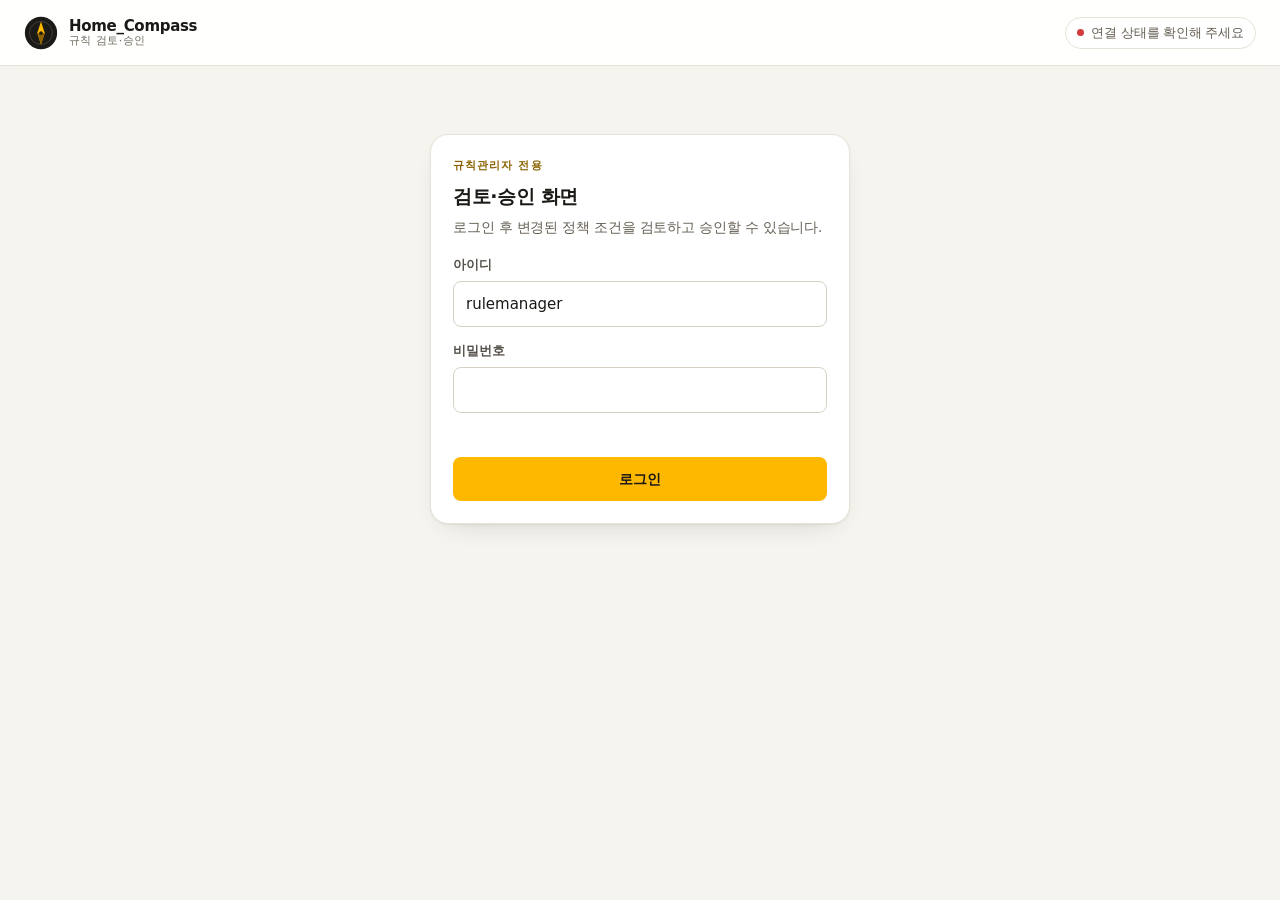
==== commit cacfbbdb: "fix: align profile fields and remove developer-facing UI copy" ====
--- a/admin/index.html
+++ b/admin/index.html
@@ -32,7 +32,7 @@
     </a>
 
     <div class="topbar-actions">
-      <span class="conn" id="connBadge" title="백엔드 연결 상태">
+      <span class="conn" id="connBadge" title="서비스 연결 상태">
         <span class="conn-dot" id="connDot"></span>
         <span id="connText">연결 확인 중</span>
       </span>
@@ -70,7 +70,7 @@
         <p class="eyebrow">규칙관리자 전용</p>
         <h2 class="panel-title">검토·승인 화면</h2>
         <p class="panel-sub">
-          승인은 판정을 바꾸는 유일한 경로입니다. 로그인해야 대기 큐가 열립니다.
+          로그인 후 변경된 정책 조건을 검토하고 승인할 수 있습니다.
         </p>
       </div>
       <!-- 로그인 실패 문구는 `#loginNote` 한 자리에만 뜬다. `aria-describedby` 로 묶어야
@@ -85,10 +85,7 @@
       </div>
       <p class="gate-note" id="loginNote" role="status"></p>
       <button type="submit" class="btn btn-primary btn-block" id="btnLogin">로그인</button>
-      <p class="form-note">
-        시드 계정 비밀번호는 저장소에 커밋되지 않습니다. 기동 시 환경변수로 주입하거나,
-        주입하지 않으면 콘솔에 1회만 출력됩니다 (SPEC 6.3).
-      </p>
+
     </form>
   </section>
 
@@ -110,8 +107,8 @@
   -->
   <section class="panel status-panel" id="statusPanel" hidden>
     <div class="panel-head">
-      <p class="eyebrow">STEP 00 · 상태</p>
-      <h2 class="panel-title">관측 지표</h2>
+      <p class="eyebrow">운영 현황</p>
+      <h2 class="panel-title">처리 현황</h2>
       <p class="panel-sub" id="statusSummary">불러오는 중…</p>
     </div>
     <div class="metrics" id="metricGrid"></div>
@@ -125,7 +122,7 @@
     <aside class="col-queue">
       <section class="panel queue-panel">
         <div class="panel-head">
-          <p class="eyebrow">STEP 01 · 대기 큐</p>
+          <p class="eyebrow">검토 대기</p>
           <h2 class="panel-title">추출된 규칙 초안</h2>
           <p class="panel-sub" id="queueSummary">불러오는 중…</p>
         </div>
@@ -142,7 +139,7 @@
                파수병(test_report_screens.py)이 이 규율을 지키므로, 이 주석은 금지
                토큰을 **글자 그대로 적지 않는다** (오프셋 파수병과 같은 규약). -->
         <div class="panel-head report-head">
-          <p class="eyebrow">STEP 01-B · 현장 신고</p>
+          <p class="eyebrow">접수된 신고</p>
           <h2 class="panel-title">상담원이 올린 이상 신고</h2>
           <p class="panel-sub" id="reportSummary">불러오는 중…</p>
         </div>
@@ -173,9 +170,7 @@
       <div class="empty" id="reviewEmpty">
         <h2>왼쪽에서 초안을 하나 고르세요</h2>
         <p>
-          SPEC 4.4 가 요구하는 네 항목 — 근거 원문 대조 · 승인 영향 사례 · 변경 전/후 diff ·
-          반려 사유 — 이 이 자리에 함께 나옵니다. 넷을 보지 않고 누르는 승인을 막는 것이
-          이 화면의 목적입니다.
+          변경된 조건과 근거 원문을 확인하고, 승인 전후의 진단 결과를 비교할 수 있습니다.
         </p>
       </div>
 
@@ -219,7 +214,7 @@
         <section class="card card-reports" id="draftReports" hidden>
           <header class="card-head">
             <div>
-              <p class="eyebrow">6.4 — 현장 신고</p>
+              <p class="eyebrow">현장 신고</p>
               <h3 class="card-title">같은 제도에 올라온 신고</h3>
             </div>
             <span class="chip" id="draftReportChip">—</span>
@@ -235,19 +230,23 @@
         <section class="card">
           <header class="card-head">
             <div>
-              <p class="eyebrow">4.4 ① · ③ — 필드별 근거와 변경</p>
-              <h3 class="card-title">무엇이 어떻게 바뀌는가</h3>
+              <p class="eyebrow">변경 사항과 근거</p>
+              <h3 class="card-title" id="fieldTableHeading">무엇이 어떻게 바뀌는가</h3>
             </div>
           </header>
           <p class="card-lead">
             행을 누르면 오른쪽 원문에서 그 근거 구간이 강조됩니다.
-            <strong>「모름」(not_found)과 「없음」(null)은 다른 사실입니다.</strong>
-          </p>
-          <div class="table-scroll">
+            확인하지 못한 항목은 이전 값을 유지하며, ‘없음으로 변경’한 항목은 승인 시 이전 값이 삭제됩니다.
+          </p>
+          <!-- 좁은 폭에서 이 상자는 **실제로 가로로 굴러간다** (`.table-scroll`).
+               굴러가는 상자는 `#sourceView` 와 같은 규약을 쓴다 — Tab 으로 닿아야
+               키보드만으로 밀 수 있고, 닿았을 때 이름이 있어야 [빈 곳]으로 들리지
+               않는다. 이름은 바로 위 제목을 가리킨다. -->
+          <div class="table-scroll" tabindex="0" role="region" aria-labelledby="fieldTableHeading">
             <table class="fields" id="fieldTable">
               <thead>
                 <tr>
-                  <th scope="col">필드</th>
+                  <th scope="col">항목</th>
                   <th scope="col">현행</th>
                   <th scope="col">승인 후</th>
                   <th scope="col">초안이 말한 것</th>
@@ -263,14 +262,13 @@
         <section class="card">
           <header class="card-head">
             <div>
-              <p class="eyebrow">4.4 ① — 근거 원문</p>
+              <p class="eyebrow">근거 확인</p>
               <h3 class="card-title" id="sourceHeading">원문 대조</h3>
             </div>
             <span class="chip" id="sourceChip">—</span>
           </header>
           <p class="card-lead">
-            구간은 서버가 <strong>유니코드 코드포인트</strong> 기준으로 잘라 보냅니다
-            (SPEC 4.2.1). 화면은 받은 조각을 순서대로 그릴 뿐 오프셋을 다시 계산하지 않습니다.
+            강조된 원문과 추출된 조건이 일치하는지 확인하세요.
           </p>
           <!-- 스크롤되는 상자라서 Tab 으로 닿아야 하고(키보드로만 굴릴 수 있어야 한다),
                닿았을 때 **이름이 있어야** 한다 — 이름 없는 `tabindex="0"` 은 읽어 주는
@@ -282,17 +280,15 @@
         <section class="card">
           <header class="card-head">
             <div>
-              <p class="eyebrow">4.4 ② — 승인 영향</p>
-              <h3 class="card-title">승인하면 판정이 이렇게 바뀝니다</h3>
+              <p class="eyebrow">변경 결과 미리보기</p>
+              <h3 class="card-title" id="impactTableHeading">승인하면 판정이 이렇게 바뀝니다</h3>
             </div>
             <span class="chip" id="impactChip">—</span>
           </header>
           <p class="card-lead" id="impactLead">
-            모집단은 <code>contracts/regression_profiles.json</code> 의 합성 프로필입니다.
-            실사용 프로필은 쓰지 않습니다 (SPEC 7.1 · 9.2.2).
-            <strong>이 계산은 저장소를 건드리지 않습니다 — 승인은 아직 일어나지 않았습니다.</strong>
-          </p>
-          <div class="table-scroll">
+            예시 조건으로 승인 전후의 결과를 비교합니다. 실제 고객 정보는 사용하지 않으며, 승인 전까지 현재 조건이 유지됩니다.
+          </p>
+          <div class="table-scroll" tabindex="0" role="region" aria-labelledby="impactTableHeading">
             <table class="impact" id="impactTable">
               <thead>
                 <tr>
@@ -310,8 +306,8 @@
         <section class="card card-limits">
           <header class="card-head">
             <div>
-              <p class="eyebrow">한계</p>
-              <h3 class="card-title">이 화면이 보여 줄 수 없는 것</h3>
+              <p class="eyebrow">추가 확인</p>
+              <h3 class="card-title">검토 시 유의사항</h3>
             </div>
           </header>
           <ul class="limits" id="limitList"></ul>
@@ -321,7 +317,7 @@
         <section class="card card-decide">
           <header class="card-head">
             <div>
-              <p class="eyebrow">STEP 02 · 결정</p>
+              <p class="eyebrow">검토 완료</p>
               <h3 class="card-title">승인 또는 반려</h3>
             </div>
           </header>
@@ -346,7 +342,7 @@
             <div class="decide-col decide-reject">
               <p class="decide-lead">
                 <strong>반려에는 사유가 필수입니다.</strong>
-                서버와 저장소가 각각 한 겹씩 막고 있으며, 이 화면이 세 번째 겹입니다.
+                다시 검토할 때 참고할 수 있도록 수정이 필요한 부분을 적어 주세요.
               </p>
               <label class="field-inline" for="rejectReason">반려 사유 <span class="req">(필수)</span></label>
               <input type="text" id="rejectReason" maxlength="2000" placeholder="예) 3조 인용이 원문과 다르다" required aria-describedby="reasonHint">
--- a/admin/styles.css
+++ b/admin/styles.css
@@ -130,15 +130,15 @@
 
 /* 좁은 폭에서 상단바가 문서를 가로로 벌린다 (결정 #43 · task_84899f576c8e).
    ★ 「어느 한 요소가 범인」이 아니다. 우측 네 항목은 알약이라 **자기 안에서 줄바꿈이
-     안 되고**, 그래서 이 줄의 최소폭이 고정된다 — 실측 592px
-     (브랜드 64 + 항목 488 + gap 16 + padding 48, 어느 폭에서도 안 줄어든다).
-     항목을 하나씩 지워 봐도 회복은 whoBadge 187 · queueBadge 182 · connBadge 82 ·
-     btnLogout 48px 로, **둘을 지워야 비로소 들어간다.** 지울 항목이 없다는 뜻이다.
+     안 되고**, 브랜드의 `Home_Compass` 도 끊을 자리가 없는 한 토큰이다. 그래서 이 줄의
+     최소폭이 고정된다 — 실측 712px (브랜드 153 + 항목 495 + gap 16 + padding 48;
+     항목은 connBadge 72 · queueBadge 179 · whoBadge 177 · btnLogout 38 + gap 30).
+     항목을 하나씩 지워도 **둘을 지워야 비로소 들어간다.** 지울 항목이 없다는 뜻이다.
    ★ 그래서 **접는다.** 항목을 숨기면 연결상태·대기건수·신원 중 하나가 사라지는데,
      좁은 화면이라는 이유로 화면이 아는 것을 안 보여주는 것은 이 화면의 규약이 아니다.
-   경계 600px 은 위 실측 592px 바로 위의 자리다 — 문구가 조금 길어져도 다시 열리지
-   않도록 딱 맞추지 않고 반올림했다. 601px 이상은 한 픽셀도 바뀌지 않는다. */
-@media (max-width: 600px) {
+   경계 720px 은 위 실측 712px 바로 위의 자리다 — 문구가 조금 길어져도 다시 열리지
+   않도록 딱 맞추지 않고 반올림했다. 721px 이상은 한 픽셀도 바뀌지 않는다. */
+@media (max-width: 720px) {
   .topbar { height: auto; }
   .topbar-inner { height: auto; flex-wrap: wrap; padding: 9px 16px; row-gap: 9px; }
   .topbar-actions { flex-wrap: wrap; justify-content: flex-end; row-gap: 8px; }
@@ -154,6 +154,12 @@
   align-items: start;
 }
 @media (max-width: 1080px) { .desk { grid-template-columns: 1fr; } }
+/* 그리드 자식의 `min-width: auto` 는 **내용의 고유 최소폭 아래로 못 줄어들게 한다.**
+   오른쪽 검토 칸의 고유 최소폭은 필드 표(555px)가 정하는데, 1열로 접힌 뒤에도 그 값이
+   칸의 하한이 되어 두 칸 다 601px 로 벌어졌다 (390px 뷰포트 실측: scrollWidth 625).
+   표는 이미 `.table-scroll` 이 자기 안에서 가로로 밀어 주므로, 칸이 좁아지면 표만
+   스크롤되고 문서는 넘치지 않는다. */
+.col-queue, .col-review { min-width: 0; }
 
 .panel, .card {
   background: var(--surface);
@@ -174,7 +180,9 @@
 .panel-title, .card-title { font-size: 19px; font-weight: 700; letter-spacing: -.02em; }
 .panel-sub, .card-lead { font-size: 13.5px; color: var(--ink-3); margin-top: 6px; }
 .card-lead { margin-bottom: 14px; }
-.card-head { display: flex; align-items: flex-start; justify-content: space-between; gap: 14px; }
+/* 제목 옆 칩은 `white-space: nowrap` 이라 안 줄어든다 (예: 「② 요건 변경 — 변경 필드 +
+   영향 사례」 232px). 320px 에서 제목과 한 줄에 못 들어가므로 줄을 내준다. */
+.card-head { display: flex; flex-wrap: wrap; align-items: flex-start; justify-content: space-between; gap: 14px; }
 
 /* ── login gate ────────────────────────────────────────── */
 .gate { display: flex; justify-content: center; padding-top: 40px; }
@@ -339,6 +347,9 @@
   margin-top: 16px; padding: 11px 13px;
   background: var(--plane); border: 1px solid var(--line); border-radius: var(--r-md);
   font-size: 12.5px; color: var(--ink-2);
+  /* 출처 링크는 공백 없는 긴 URL 이라 끊을 자리가 없다 — 320px 에서 44px 넘쳤다.
+     `.failure-detail` 과 같은 규약을 쓴다. */
+  overflow-wrap: anywhere;
 }
 
 /* ── 추출 실패의 사유 ──────────────────────────────────────
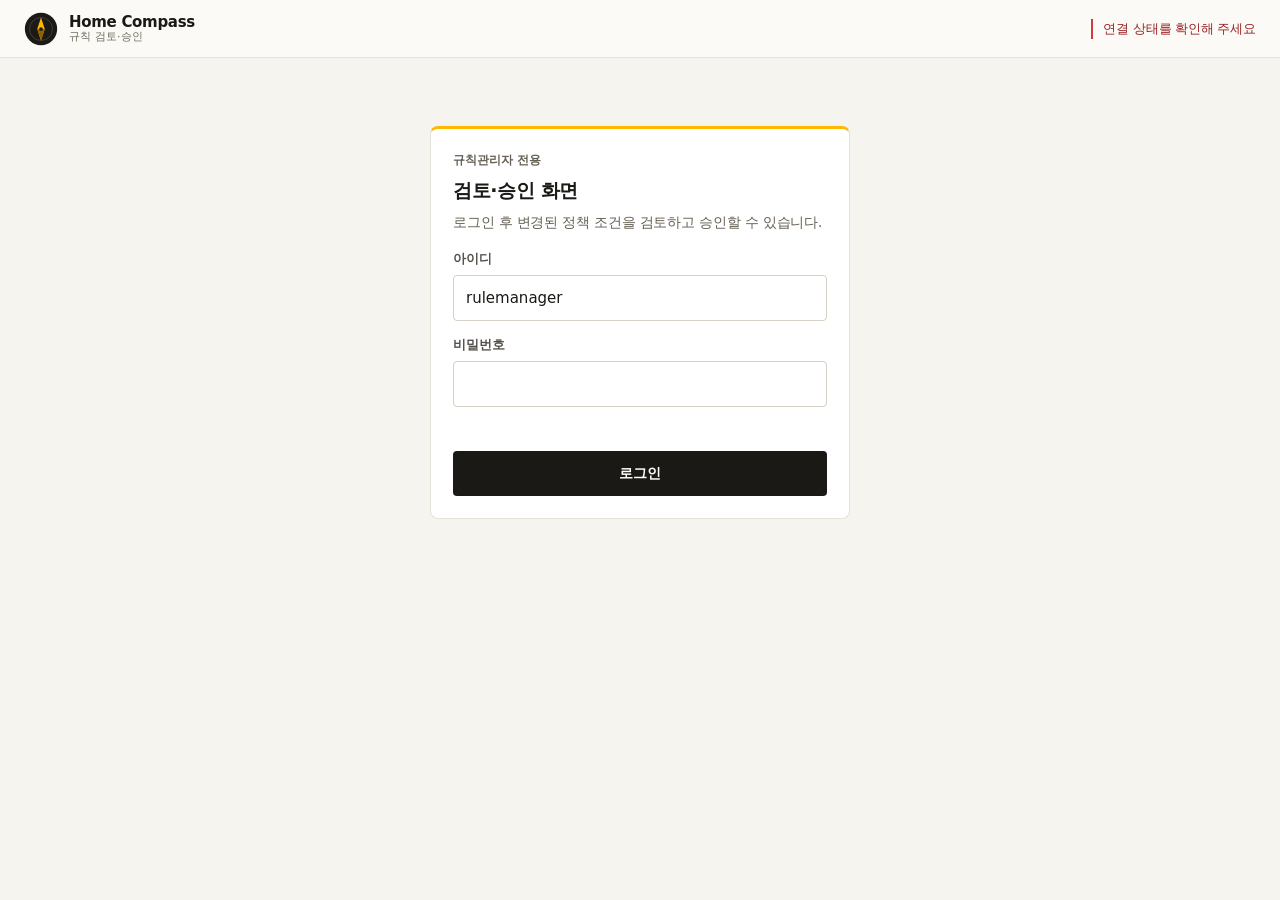
==== commit d0f741f2: "fix: 최종 사용자 화면을 제품 문맥에 맞게 정리" ====
--- a/admin/index.html
+++ b/admin/index.html
@@ -3,7 +3,8 @@
 <head>
 <meta charset="utf-8">
 <meta name="viewport" content="width=device-width, initial-scale=1, viewport-fit=cover">
-<title>규칙 검토·승인 · Home_Compass</title>
+<title>규칙 검토·승인 · Home Compass</title>
+<meta name="application-name" content="Home_Compass">
 <meta name="description" content="추출된 정책 규칙을 원문 근거와 대조하고, 승인 시 판정이 어떻게 바뀌는지 회귀 사례로 확인한 뒤 승인·반려하는 규칙관리자 화면.">
 <meta name="color-scheme" content="light">
 <link rel="icon" href="data:image/svg+xml,%3Csvg xmlns='http://www.w3.org/2000/svg' viewBox='0 0 32 32'%3E%3Ccircle cx='16' cy='16' r='15' fill='%231C1A17'/%3E%3Cpath d='M16 6 20 16 16 26 12 16Z' fill='%23FFB800'/%3E%3C/svg%3E">
@@ -26,14 +27,13 @@
         </svg>
       </span>
       <span class="brand-text">
-        <strong>Home_Compass</strong>
+        <strong>Home Compass</strong>
         <em>규칙 검토·승인</em>
       </span>
     </a>
 
     <div class="topbar-actions">
       <span class="conn" id="connBadge" title="서비스 연결 상태">
-        <span class="conn-dot" id="connDot"></span>
         <span id="connText">연결 확인 중</span>
       </span>
       <!-- SPEC 7.3 장치 1 — 「admin 진입 시 **상시 배지**」.
--- a/admin/styles.css
+++ b/admin/styles.css
@@ -41,12 +41,13 @@
   --info:      #2A78D6;  --info-ink:  #1B4F8F;  --info-bg:  #E9F1FB;
 
   /* — geometry ————————————————————————— */
-  --r-sm: 8px;
-  --r-md: 12px;
-  --r-lg: 18px;
-  --r-xl: 24px;
-  --shadow-1: 0 1px 2px rgba(27,25,21,.05), 0 10px 28px -18px rgba(27,25,21,.28);
-  --shadow-2: 0 2px 6px rgba(27,25,21,.06), 0 24px 48px -28px rgba(27,25,21,.34);
+  --r-sm: 4px;
+  --r-md: 6px;
+  --r-lg: 8px;
+  --r-xl: 10px;
+  --shadow-1: none;
+  --shadow-2: none;
+  --ease-out: cubic-bezier(.23, 1, .32, 1);
 
   --font: "Pretendard Variable", Pretendard, -apple-system, BlinkMacSystemFont,
           "Segoe UI", "Apple SD Gothic Neo", "Noto Sans KR", "Malgun Gothic",
@@ -55,7 +56,7 @@
           "Courier New", ui-monospace, monospace;
 
   --shell: 1500px;
-  --topbar-h: 66px;
+  --topbar-h: 58px;
 }
 
 /* ── reset ─────────────────────────────────────────────── */
@@ -104,8 +105,7 @@
 .topbar {
   position: sticky; top: 0; z-index: 30;
   height: var(--topbar-h);
-  background: rgba(255,255,255,.92);
-  backdrop-filter: saturate(180%) blur(12px);
+  background: #FBFAF7;
   border-bottom: 1px solid var(--line);
 }
 .topbar-inner {
@@ -115,29 +115,22 @@
 .brand { display: flex; align-items: center; gap: 11px; text-decoration: none; color: inherit; }
 .brand-text { display: flex; flex-direction: column; line-height: 1.15; }
 .brand-text strong { font-size: 15px; font-weight: 700; letter-spacing: -.02em; }
-.brand-text em { font-style: normal; font-size: 11px; color: var(--ink-4); letter-spacing: .04em; }
+.brand-text em { font-style: normal; font-size: 11px; color: var(--ink-4); letter-spacing: .01em; }
 .topbar-actions { display: flex; align-items: center; gap: 10px; }
 
 .conn, .who {
   display: inline-flex; align-items: center; gap: 7px;
   font-size: 12.5px; color: var(--ink-3);
-  padding: 5px 11px; border: 1px solid var(--line); border-radius: 999px; background: var(--surface);
-}
-.conn-dot { width: 7px; height: 7px; border-radius: 50%; background: var(--line-strong); }
-.conn-dot.ok { background: var(--good); }
-.conn-dot.bad { background: var(--critical); }
+  padding: 0 0 0 10px; border: 0; border-left: 1px solid var(--line-strong);
+  border-radius: 0; background: transparent;
+}
+.conn-dot { display: none; }
+.conn[data-state="live"] { display: none; }
+.conn[data-state="error"] { border-left: 2px solid var(--critical); color: var(--critical-ink); }
 .who strong { color: var(--ink-1); }
 
-/* 좁은 폭에서 상단바가 문서를 가로로 벌린다 (결정 #43 · task_84899f576c8e).
-   ★ 「어느 한 요소가 범인」이 아니다. 우측 네 항목은 알약이라 **자기 안에서 줄바꿈이
-     안 되고**, 브랜드의 `Home_Compass` 도 끊을 자리가 없는 한 토큰이다. 그래서 이 줄의
-     최소폭이 고정된다 — 실측 712px (브랜드 153 + 항목 495 + gap 16 + padding 48;
-     항목은 connBadge 72 · queueBadge 179 · whoBadge 177 · btnLogout 38 + gap 30).
-     항목을 하나씩 지워도 **둘을 지워야 비로소 들어간다.** 지울 항목이 없다는 뜻이다.
-   ★ 그래서 **접는다.** 항목을 숨기면 연결상태·대기건수·신원 중 하나가 사라지는데,
-     좁은 화면이라는 이유로 화면이 아는 것을 안 보여주는 것은 이 화면의 규약이 아니다.
-   경계 720px 은 위 실측 712px 바로 위의 자리다 — 문구가 조금 길어져도 다시 열리지
-   않도록 딱 맞추지 않고 반올림했다. 721px 이상은 한 픽셀도 바뀌지 않는다. */
+/* 좁은 화면에서는 작업 수와 사용자 정보를 두 번째 줄에 둔다. 정상 연결 표시는
+   숨겨져 있으며, 연결 오류가 있을 때만 같은 줄에 짧은 문구가 추가된다. */
 @media (max-width: 720px) {
   .topbar { height: auto; }
   .topbar-inner { height: auto; flex-wrap: wrap; padding: 9px 16px; row-gap: 9px; }
@@ -165,7 +158,6 @@
   background: var(--surface);
   border: 1px solid var(--line);
   border-radius: var(--r-lg);
-  box-shadow: var(--shadow-1);
 }
 .panel { padding: 22px; }
 .card { padding: 22px; margin-bottom: 18px; }
@@ -174,8 +166,8 @@
 /* 구역 표찰. 간헐 업무자가 화면 어디에 있는지 아는 유일한 단서라서 **읽혀야 한다** —
    `--accent-yellow-deep` 은 흰 바탕 2.41:1 로 못 읽힌다(실측). */
 .eyebrow {
-  font-size: 11px; font-weight: 700; letter-spacing: .1em; text-transform: uppercase;
-  color: var(--accent-yellow-ink); margin-bottom: 6px;
+  font-size: 11.5px; font-weight: 650; letter-spacing: 0;
+  color: var(--ink-3); margin-bottom: 6px;
 }
 .panel-title, .card-title { font-size: 19px; font-weight: 700; letter-spacing: -.02em; }
 .panel-sub, .card-lead { font-size: 13.5px; color: var(--ink-3); margin-top: 6px; }
@@ -187,6 +179,7 @@
 /* ── login gate ────────────────────────────────────────── */
 .gate { display: flex; justify-content: center; padding-top: 40px; }
 .gate-panel { width: 100%; max-width: 420px; }
+.gate-panel { border-top: 3px solid var(--accent-yellow); }
 .field { margin-bottom: 14px; }
 .field label, .field-inline { display: block; font-size: 12.5px; font-weight: 600; color: var(--ink-2); margin-bottom: 6px; }
 .input-wrap input, .decide-col input {
@@ -205,11 +198,14 @@
   display: inline-flex; align-items: center; justify-content: center; gap: 8px;
   padding: 10px 16px; border-radius: var(--r-sm);
   font-size: 14px; font-weight: 650; letter-spacing: -.01em;
-  border: 1px solid transparent; transition: background .12s, border-color .12s, color .12s;
-}
+  border: 1px solid transparent;
+  transition: background-color 140ms ease, border-color 140ms ease, color 140ms ease,
+              transform 140ms var(--ease-out);
+}
+.btn:active:not(:disabled) { transform: scale(.98); }
 .btn-block { width: 100%; }
-.btn-primary { background: var(--accent-yellow); color: var(--ink-1); }
-.btn-primary:hover:not(:disabled) { background: var(--accent-yellow-deep); }
+.btn-primary { background: var(--ink-1); color: #fff; }
+.btn-primary:hover:not(:disabled) { background: #302C26; }
 .btn-outline { background: var(--surface); border-color: var(--line-strong); color: var(--ink-1); }
 .btn-outline:hover:not(:disabled) { border-color: var(--ink-3); }
 .btn-ghost { background: transparent; border-color: var(--line); color: var(--ink-2); font-size: 13px; padding: 7px 12px; }
@@ -218,17 +214,17 @@
 .btn:disabled { opacity: .45; cursor: not-allowed; }
 
 /* ── queue ─────────────────────────────────────────────── */
-.queue { display: flex; flex-direction: column; gap: 8px; }
+.queue { display: flex; flex-direction: column; gap: 0; border-top: 1px solid var(--line); }
 .queue-item {
   display: grid; grid-template-columns: auto minmax(0, 1fr); gap: 10px; align-items: start;
-  padding: 11px 12px; border: 1px solid var(--line); border-radius: var(--r-md);
+  padding: 12px 6px; border: 0; border-bottom: 1px solid var(--line); border-radius: 0;
   background: var(--surface); text-align: left; width: 100%;
 }
-.queue-item:hover { border-color: var(--line-strong); background: var(--plane); }
+.queue-item:hover { background: var(--plane); }
 /* 지금 검토 중인 초안. 오른쪽 전체가 이 한 줄에 매달려 있는데 테두리가 흰 바탕에서
    2.41:1 이라 보이지 않았다 — 상태를 나르는 선은 3:1 이 필요하다 (WCAG 1.4.11).
    색만으로 나르지도 않는다: 같은 항목에 `aria-current` 가 함께 선다 (app.js). */
-.queue-item.active { border-color: var(--accent-yellow-ink); background: var(--accent-yellow-wash); }
+.queue-item.active { box-shadow: inset 3px 0 0 var(--accent-yellow-ink); background: var(--accent-yellow-wash); }
 .queue-item input[type="checkbox"] { margin-top: 4px; width: 15px; height: 15px; accent-color: var(--accent-yellow-deep); }
 .queue-open { display: block; width: 100%; text-align: left; padding: 0; }
 .queue-policy { display: block; font-weight: 650; font-size: 14px; }
@@ -244,9 +240,9 @@
    색만으로 나르지 않는다 — 칩에 「현장 신고」라는 글자가 함께 있다. */
 .report-head { margin-top: 22px; padding-top: 18px; border-top: 1px solid var(--line-soft); }
 .report-item { grid-template-columns: auto minmax(0, 1fr); background: var(--accent-yellow-wash); }
-.report-item:hover { background: var(--accent-yellow-wash); border-color: var(--accent-yellow-deep); }
+.report-item:hover { background: var(--accent-yellow-wash); }
 .report-chip {
-  background: var(--accent-yellow-tint); border-color: var(--accent-yellow-deep);
+  background: transparent; border-color: transparent;
   color: var(--ink-1); align-self: start;
 }
 .report-body { min-width: 0; }
@@ -261,8 +257,8 @@
 }
 .report-context { list-style: none; margin: 0; padding: 0; display: grid; gap: 10px; }
 .report-context-item {
-  padding: 11px 12px; border: 1px solid var(--accent-yellow-deep);
-  border-radius: var(--r-md); background: var(--accent-yellow-wash);
+  padding: 11px 12px; border: 0; border-left: 3px solid var(--accent-yellow-ink);
+  border-radius: 0; background: var(--accent-yellow-wash);
 }
 
 /* ── 상태 화면 (SPEC 7.2 · 7.3) ────────────────────────────
@@ -271,16 +267,17 @@
      **기록 자체가 새는 자리** 둘에만 쓴다 — 둘 다 값이 아니라 화면의 결함이다.       */
 .status-panel { margin-bottom: 24px; }
 .metrics {
-  display: grid; gap: 14px;
-  grid-template-columns: repeat(auto-fit, minmax(268px, 1fr));
+  display: grid; gap: 0; border-top: 1px solid var(--line); border-left: 1px solid var(--line);
+  grid-template-columns: repeat(4, minmax(0, 1fr));
 }
 .metric {
   padding: 15px 16px 14px;
-  border: 1px solid var(--line); border-radius: var(--r-md);
-  background: var(--plane); display: flex; flex-direction: column; gap: 5px;
+  border: 0; border-right: 1px solid var(--line); border-bottom: 1px solid var(--line);
+  border-radius: 0;
+  background: transparent; display: flex; flex-direction: column; gap: 5px;
 }
 .metric-label {
-  font-size: 11px; font-weight: 700; letter-spacing: .08em; text-transform: uppercase;
+  font-size: 11px; font-weight: 700; letter-spacing: 0;
   color: var(--ink-4);
 }
 /* 지표는 새로고침마다 자릿수가 바뀐다. 비례숫자면 카드마다 값의 시작점이 흔들려
@@ -310,23 +307,30 @@
 /* 두 수를 가르는 칸막이. `--line-strong` 은 1.52:1 이라 글자로 그려 놓고 안 보였다. */
 .queue-badge .sep { color: var(--ink-4); }
 
+@media (max-width: 1100px) {
+  .metrics { grid-template-columns: repeat(2, minmax(0, 1fr)); }
+}
+@media (max-width: 620px) {
+  .metrics { grid-template-columns: 1fr; }
+}
+
 /* ── chips ─────────────────────────────────────────────── */
 .chip {
   display: inline-flex; align-items: center; gap: 6px; white-space: nowrap;
-  padding: 4px 10px; border-radius: 999px;
+  padding: 2px 0; border-radius: 0;
   font-size: 12px; font-weight: 650;
-  background: var(--plane-sunk); color: var(--ink-2); border: 1px solid var(--line);
-}
-.chip-lg { font-size: 13px; padding: 6px 13px; }
-.chip.is-new { background: var(--info-bg); color: var(--info-ink); border-color: var(--info); }
-.chip.is-change { background: var(--accent-yellow-tint); color: #7A5600; border-color: var(--accent-yellow-deep); }
-.chip.is-warn { background: var(--caution-bg); color: var(--caution-ink); border-color: var(--caution); }
-.chip.is-good { background: var(--good-bg); color: var(--good-ink); border-color: var(--good); }
+  background: transparent; color: var(--ink-2); border: 0;
+}
+.chip-lg { font-size: 13px; padding: 3px 0; }
+.chip.is-new { color: var(--info-ink); }
+.chip.is-change { color: #7A5600; }
+.chip.is-warn { color: var(--caution-ink); }
+.chip.is-good { color: var(--good-ink); }
 
 /* ── review ────────────────────────────────────────────── */
 .empty {
   background: var(--surface); border: 1px dashed var(--line-strong);
-  border-radius: var(--r-lg); padding: 48px 32px; text-align: center;
+  border-radius: var(--r-sm); padding: 48px 32px; text-align: center;
 }
 .empty h2 { font-size: 18px; margin-bottom: 8px; }
 .empty p { font-size: 13.5px; color: var(--ink-3); max-width: 56ch; margin: 0 auto; }
@@ -375,7 +379,7 @@
    형태를 새로 만들지 않고 이미 있던 알약을 같이 쓴다. */
 .failure-code, .failure-pointer, .raw-code {
   display: inline-block; margin: 5px 5px 0 0; padding: 1px 6px;
-  font-size: 11.5px; border-radius: 999px;
+  font-size: 11.5px; border-radius: 2px;
   background: var(--plane-sunk); color: var(--ink-3);
 }
 .failure-pointer { background: var(--critical-bg); color: var(--critical-ink); }
@@ -425,7 +429,7 @@
    편의로 남는다 (app.js `renderFields`). */
 .f-quote {
   font-size: 12px; color: var(--ink-2); background: var(--accent-yellow-wash);
-  border: 1px solid var(--accent-yellow-tint); border-radius: var(--r-sm); padding: 5px 8px;
+  border: 0; border-bottom: 1px solid var(--accent-yellow-deep); border-radius: 0; padding: 5px 2px;
   display: inline-block; max-width: 44ch; text-align: left; line-height: 1.5;
 }
 .f-quote:hover { border-color: var(--accent-yellow-deep); }
@@ -447,7 +451,7 @@
 .source {
   white-space: pre-wrap; word-break: break-word;
   font-size: 14px; line-height: 1.95;
-  background: var(--plane); border: 1px solid var(--line); border-radius: var(--r-md);
+  background: var(--plane); border: 1px solid var(--line); border-radius: var(--r-sm);
   padding: 18px; max-height: 460px; overflow-y: auto;
 }
 .source mark {
@@ -456,7 +460,7 @@
   padding: 1px 0;
 }
 .source mark.multi { background: var(--caution-bg); border-bottom-color: var(--caution); }
-.source mark.active { background: var(--accent-yellow); box-shadow: 0 0 0 3px var(--accent-yellow-tint); }
+.source mark.active { background: var(--accent-yellow); box-shadow: none; }
 
 /* ── limits ────────────────────────────────────────────── */
 .card-limits { background: var(--plane); }
@@ -474,8 +478,8 @@
 .card-decide { border-color: var(--line-strong); }
 .decide-grid { display: grid; grid-template-columns: 1fr 1fr; gap: 20px; margin-top: 14px; }
 @media (max-width: 720px) { .decide-grid { grid-template-columns: 1fr; } }
-.decide-col { padding: 16px; border: 1px solid var(--line); border-radius: var(--r-md); background: var(--plane); }
-.decide-reject { background: var(--critical-bg); border-color: rgba(208,59,59,.28); }
+.decide-col { padding: 16px; border: 1px solid var(--line); border-radius: var(--r-sm); background: transparent; }
+.decide-reject { background: transparent; border-color: rgba(208,59,59,.45); }
 .decide-lead { font-size: 12.5px; color: var(--ink-2); margin-bottom: 12px; }
 .reason-hint { font-size: 12px; color: var(--critical-ink); margin-bottom: 10px; min-height: 18px; }
 /* 결정이 막힌 이유. 서버의 409 와 **같은 규칙**을 화면이 미리 말하는 자리다. */
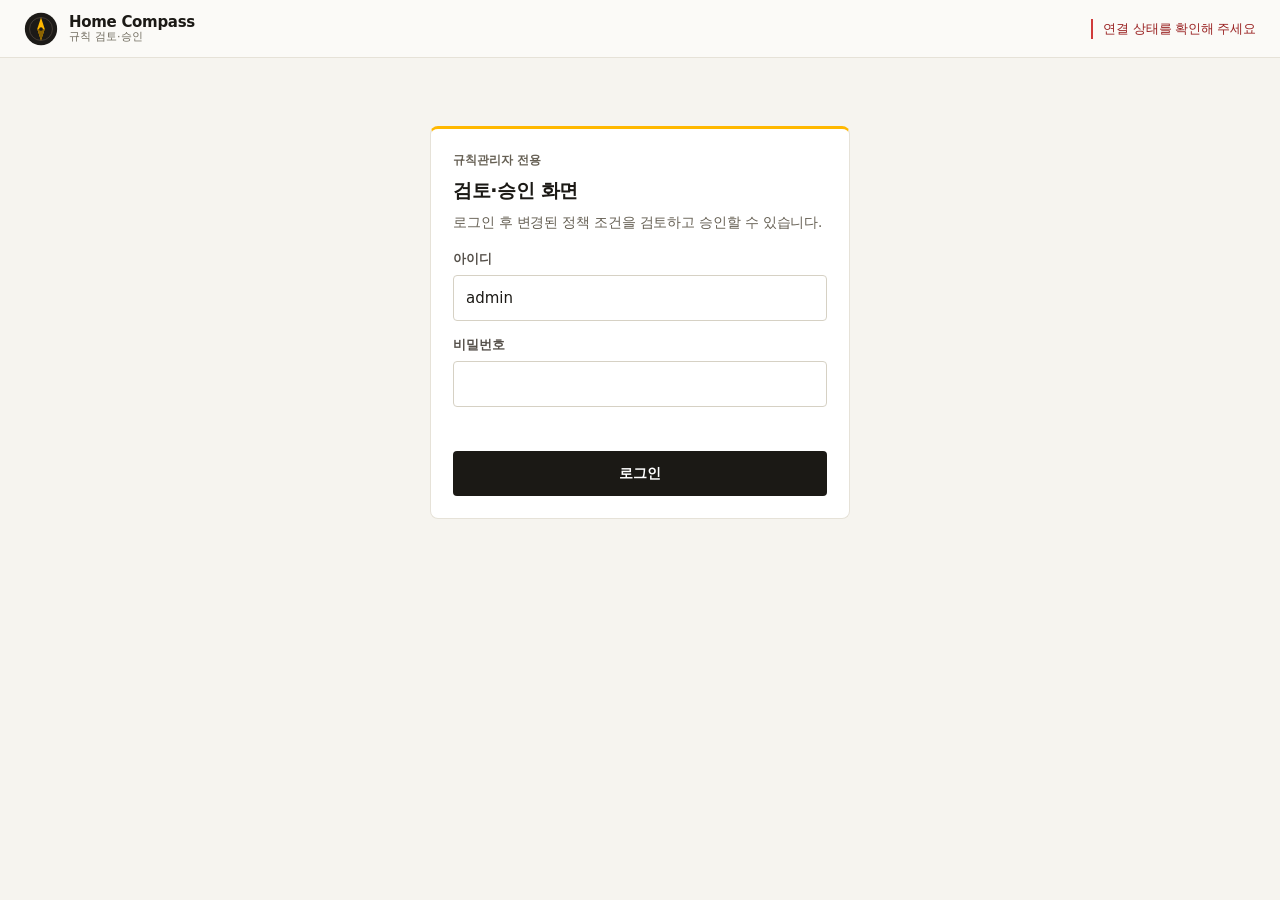
==== commit 234dd339: "fix: 심사용 계정 입력을 단순화" ====
--- a/admin/index.html
+++ b/admin/index.html
@@ -77,7 +77,7 @@
            읽어 주는 화면에서 [무엇이 틀렸는지] 가 입력칸에 붙는다. -->
       <div class="field">
         <label for="username">아이디</label>
-        <div class="input-wrap"><input type="text" id="username" autocomplete="username" value="rulemanager" aria-describedby="loginNote"></div>
+        <div class="input-wrap"><input type="text" id="username" autocomplete="username" value="admin" aria-describedby="loginNote"></div>
       </div>
       <div class="field">
         <label for="password">비밀번호</label>
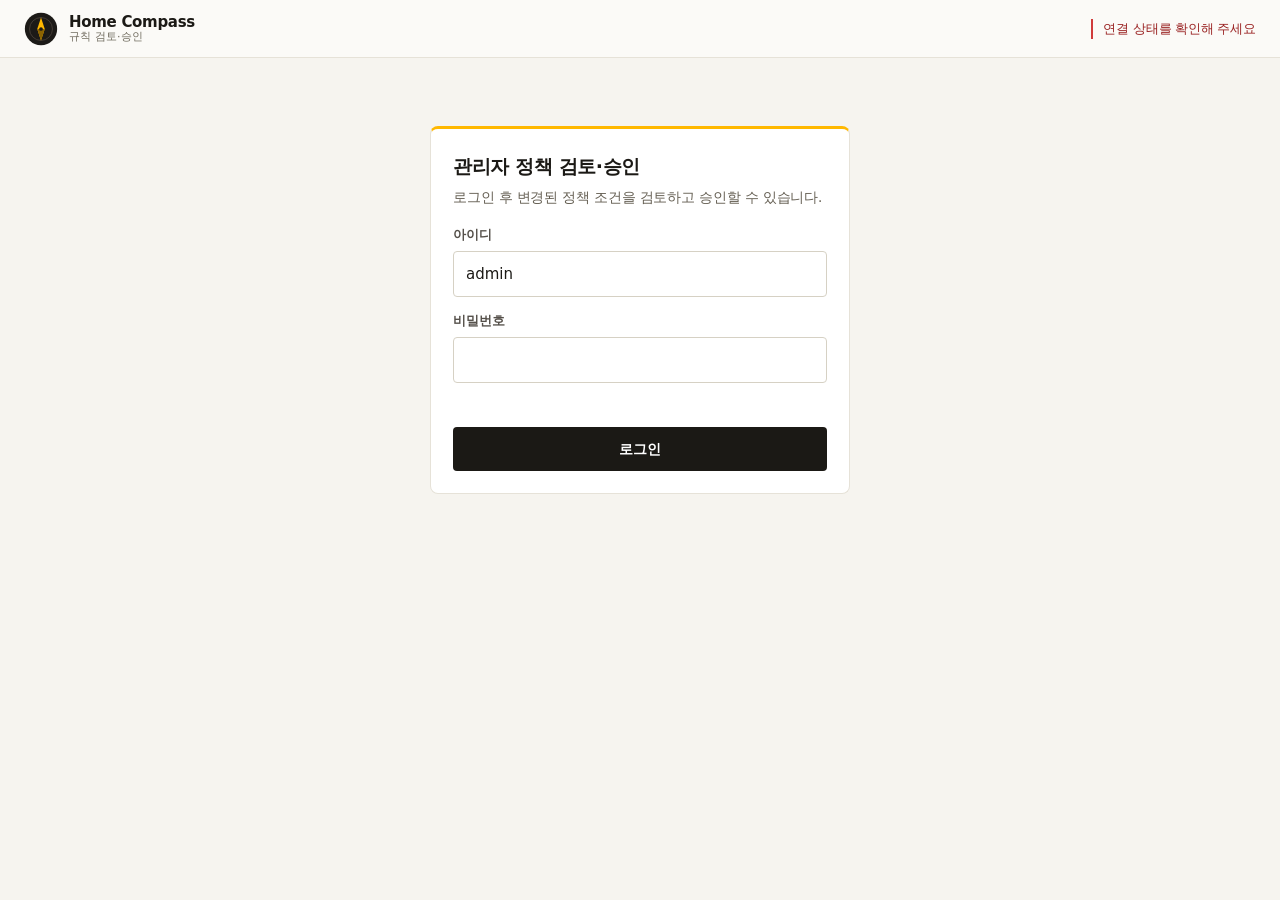
==== commit e29e85d3: "Polish final submission wording and result flow" ====
--- a/admin/index.html
+++ b/admin/index.html
@@ -67,8 +67,7 @@
   <section class="gate" id="gate">
     <form class="panel gate-panel" id="loginForm" novalidate>
       <div class="panel-head">
-        <p class="eyebrow">규칙관리자 전용</p>
-        <h2 class="panel-title">검토·승인 화면</h2>
+        <h2 class="panel-title">관리자 정책 검토·승인</h2>
         <p class="panel-sub">
           로그인 후 변경된 정책 조건을 검토하고 승인할 수 있습니다.
         </p>
@@ -107,8 +106,7 @@
   -->
   <section class="panel status-panel" id="statusPanel" hidden>
     <div class="panel-head">
-      <p class="eyebrow">운영 현황</p>
-      <h2 class="panel-title">처리 현황</h2>
+      <h2 class="panel-title">운영 처리 현황</h2>
       <p class="panel-sub" id="statusSummary">불러오는 중…</p>
     </div>
     <div class="metrics" id="metricGrid"></div>
@@ -122,8 +120,7 @@
     <aside class="col-queue">
       <section class="panel queue-panel">
         <div class="panel-head">
-          <p class="eyebrow">검토 대기</p>
-          <h2 class="panel-title">추출된 규칙 초안</h2>
+          <h2 class="panel-title">검토 대기 중인 규칙 초안</h2>
           <p class="panel-sub" id="queueSummary">불러오는 중…</p>
         </div>
 
@@ -139,7 +136,6 @@
                파수병(test_report_screens.py)이 이 규율을 지키므로, 이 주석은 금지
                토큰을 **글자 그대로 적지 않는다** (오프셋 파수병과 같은 규약). -->
         <div class="panel-head report-head">
-          <p class="eyebrow">접수된 신고</p>
           <h2 class="panel-title">상담원이 올린 이상 신고</h2>
           <p class="panel-sub" id="reportSummary">불러오는 중…</p>
         </div>
@@ -180,7 +176,6 @@
         <section class="card">
           <header class="card-head">
             <div>
-              <p class="eyebrow" id="reviewEyebrow">검토 대상</p>
               <!-- 초안을 열면 초점이 여기로 온다 (app.js `openDraft`). `tabindex="-1"` 은
                    Tab 순서에 넣지 않고 스크립트로만 초점을 줄 수 있게 한다. -->
               <h2 class="card-title" id="reviewTitle" tabindex="-1">—</h2>
@@ -214,7 +209,6 @@
         <section class="card card-reports" id="draftReports" hidden>
           <header class="card-head">
             <div>
-              <p class="eyebrow">현장 신고</p>
               <h3 class="card-title">같은 제도에 올라온 신고</h3>
             </div>
             <span class="chip" id="draftReportChip">—</span>
@@ -230,8 +224,7 @@
         <section class="card">
           <header class="card-head">
             <div>
-              <p class="eyebrow">변경 사항과 근거</p>
-              <h3 class="card-title" id="fieldTableHeading">무엇이 어떻게 바뀌는가</h3>
+              <h3 class="card-title" id="fieldTableHeading">변경 사항과 근거</h3>
             </div>
           </header>
           <p class="card-lead">
@@ -262,8 +255,7 @@
         <section class="card">
           <header class="card-head">
             <div>
-              <p class="eyebrow">근거 확인</p>
-              <h3 class="card-title" id="sourceHeading">원문 대조</h3>
+              <h3 class="card-title" id="sourceHeading">근거 원문 대조</h3>
             </div>
             <span class="chip" id="sourceChip">—</span>
           </header>
@@ -280,8 +272,7 @@
         <section class="card">
           <header class="card-head">
             <div>
-              <p class="eyebrow">변경 결과 미리보기</p>
-              <h3 class="card-title" id="impactTableHeading">승인하면 판정이 이렇게 바뀝니다</h3>
+              <h3 class="card-title" id="impactTableHeading">승인 후 판정 변화 미리보기</h3>
             </div>
             <span class="chip" id="impactChip">—</span>
           </header>
@@ -306,7 +297,6 @@
         <section class="card card-limits">
           <header class="card-head">
             <div>
-              <p class="eyebrow">추가 확인</p>
               <h3 class="card-title">검토 시 유의사항</h3>
             </div>
           </header>
@@ -317,7 +307,6 @@
         <section class="card card-decide">
           <header class="card-head">
             <div>
-              <p class="eyebrow">검토 완료</p>
               <h3 class="card-title">승인 또는 반려</h3>
             </div>
           </header>
--- a/admin/styles.css
+++ b/admin/styles.css
@@ -163,12 +163,6 @@
 .card { padding: 22px; margin-bottom: 18px; }
 
 .panel-head { margin-bottom: 16px; }
-/* 구역 표찰. 간헐 업무자가 화면 어디에 있는지 아는 유일한 단서라서 **읽혀야 한다** —
-   `--accent-yellow-deep` 은 흰 바탕 2.41:1 로 못 읽힌다(실측). */
-.eyebrow {
-  font-size: 11.5px; font-weight: 650; letter-spacing: 0;
-  color: var(--ink-3); margin-bottom: 6px;
-}
 .panel-title, .card-title { font-size: 19px; font-weight: 700; letter-spacing: -.02em; }
 .panel-sub, .card-lead { font-size: 13.5px; color: var(--ink-3); margin-top: 6px; }
 .card-lead { margin-bottom: 14px; }
@@ -411,7 +405,13 @@
 .fields tbody tr.active { background: var(--accent-yellow-wash); }
 .fields tbody tr.is-changed td:first-child { box-shadow: inset 3px 0 0 var(--accent-yellow-deep); }
 .fields tbody tr.is-inherited { color: var(--ink-3); background: var(--plane); }
-.f-label { font-weight: 650; color: var(--ink-1); }
+.fields th:first-child,
+.fields td:first-child {
+  width: 1%;
+  min-width: 116px;
+  white-space: nowrap;
+}
+.f-label { font-weight: 650; color: var(--ink-1); white-space: nowrap; word-break: keep-all; }
 .f-path { display: block; font-family: var(--mono); font-size: 11px; color: var(--ink-4); }
 /* ★ 값 칸은 `break-word` 다. `break-all` 은 띄어쓰기가 있어도 글자 단위로 끊어서
    「이 정책의 판정」 칸이 `ineligible` 을 `ineligi` / `ble` 로 갈랐다 (브라우저 실측).
